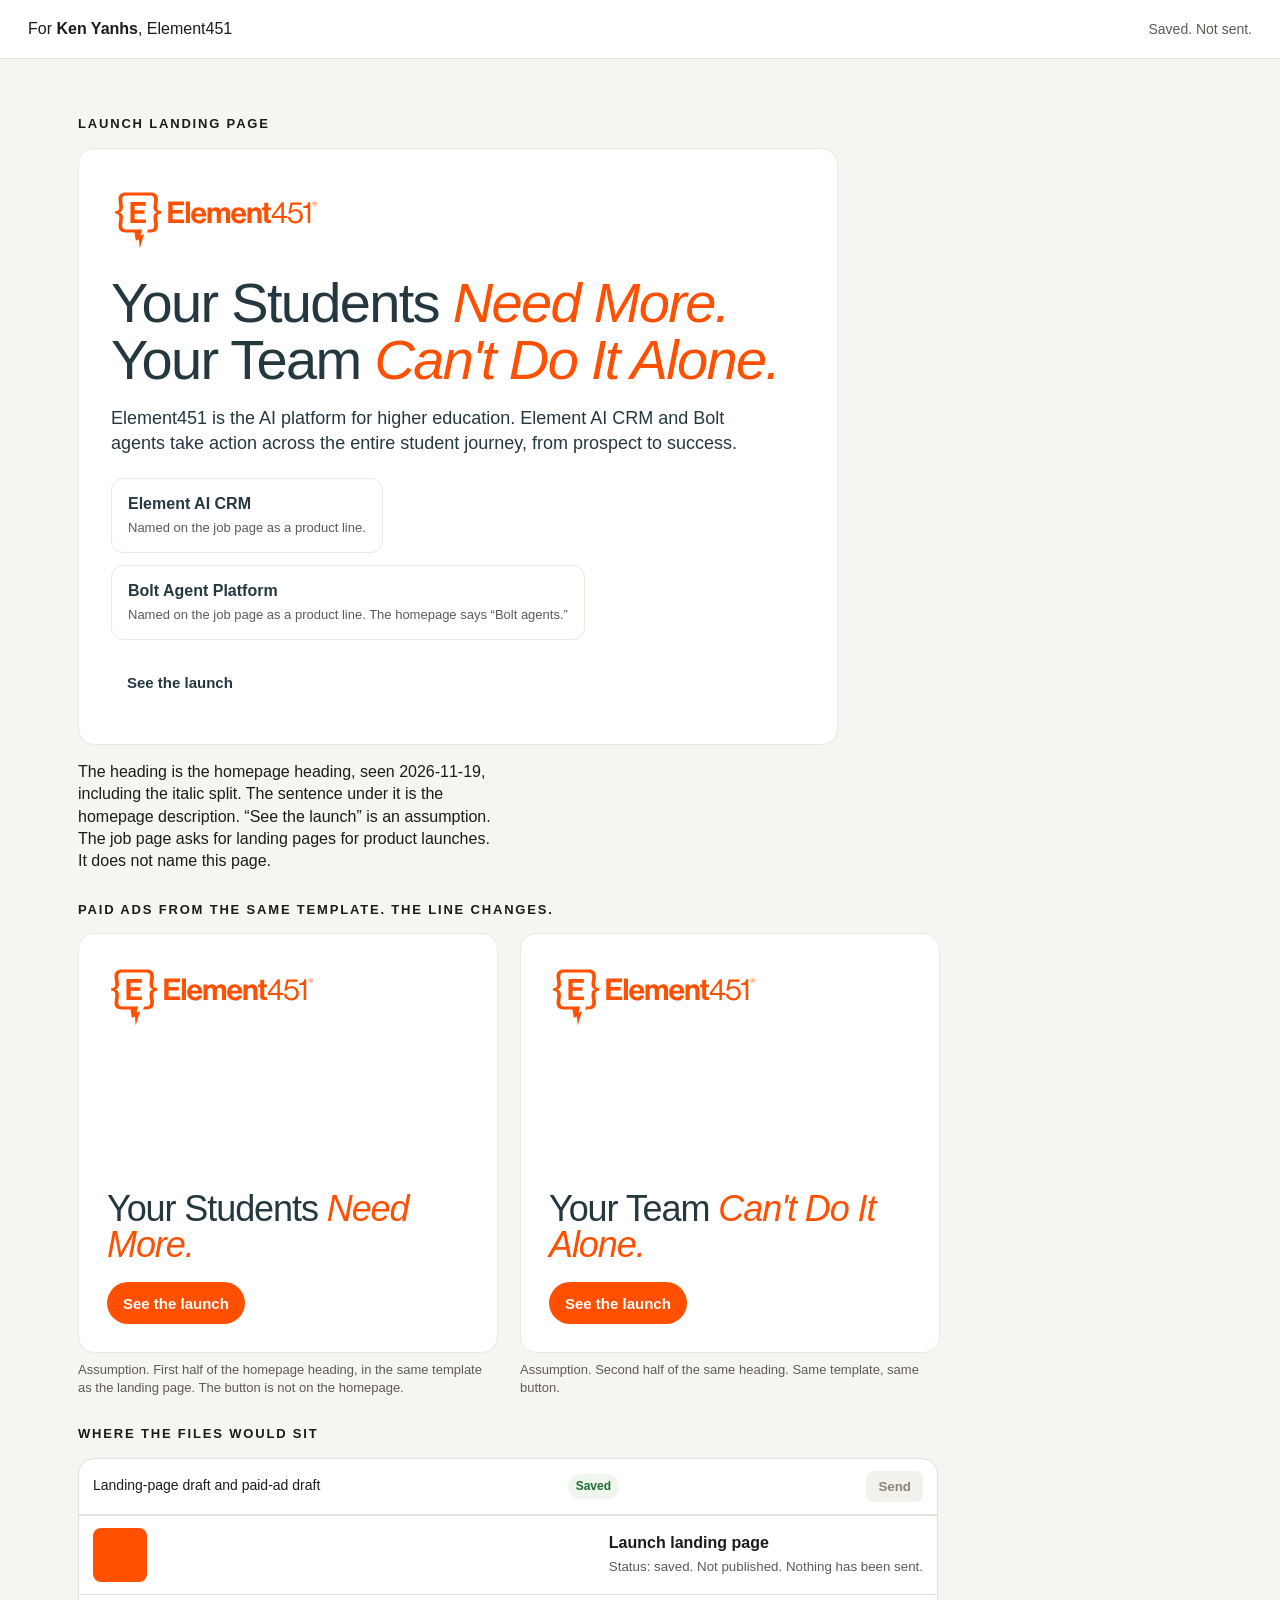
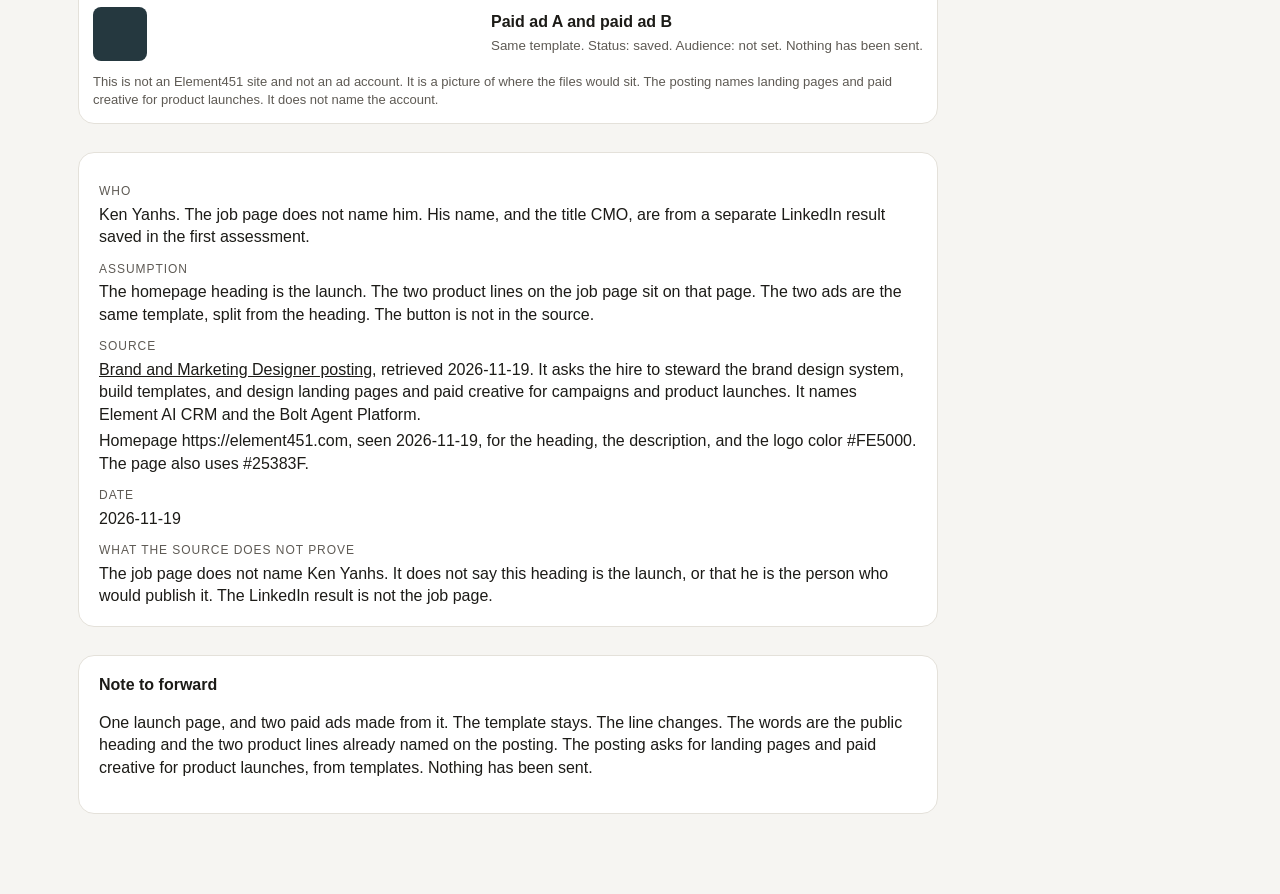
==== ken/index.html @ fc912aba "Add Ken Yanhs's Element451 room." ====
<!DOCTYPE html>
<html lang="en">
<head>
  <meta charset="utf-8">
  <meta name="viewport" content="width=device-width, initial-scale=1">
  <title>For Ken Yanhs, Element451</title>
  <link rel="stylesheet" href="../room.css">
</head>
<body>
  <header class="bar">
    <div>For <b>Ken Yanhs</b>, Element451</div>
    <span>Saved. Not sent.</span>
  </header>
  <main class="wrap">
    <h1>Launch landing page</h1>
    <article class="page" id="landing">
      <img class="logo wide" src="../assets/element451-logo.svg" alt="Element451">
      <h2>Your Students <em>Need More.</em><br>Your Team <em>Can't Do It Alone.</em></h2>
      <p class="sub">Element451 is the AI platform for higher education. Element AI CRM and Bolt agents take action across the entire student journey, from prospect to success.</p>
      <div class="products">
        <div><strong>Element AI CRM</strong><span>Named on the job page as a product line.</span></div>
        <div><strong>Bolt Agent Platform</strong><span>Named on the job page as a product line. The homepage says “Bolt agents.”</span></div>
      </div>
      <span class="btn">See the launch</span>
    </article>
    <p class="slot" style="max-width:760px">The heading is the homepage heading, seen 2026-11-19, including the italic split. The sentence under it is the homepage description. “See the launch” is an assumption. The job page asks for landing pages for product launches. It does not name this page.</p>

    <h1>Paid ads from the same template. The line changes.</h1>
    <div class="row">
      <div class="slot">
        <article class="ad e451" id="ad-a">
          <img class="logo wide" src="../assets/element451-logo.svg" alt="Element451">
          <h2>Your Students <em>Need More.</em></h2>
          <span class="btn">See the launch</span>
        </article>
        <p>Assumption. First half of the homepage heading, in the same template as the landing page. The button is not on the homepage.</p>
      </div>
      <div class="slot">
        <article class="ad e451" id="ad-b">
          <img class="logo wide" src="../assets/element451-logo.svg" alt="Element451">
          <h2>Your Team <em>Can't Do It Alone.</em></h2>
          <span class="btn">See the launch</span>
        </article>
        <p>Assumption. Second half of the same heading. Same template, same button.</p>
      </div>
    </div>

    <h1>Where the files would sit</h1>
    <section class="desk" id="draft">
      <div class="desk-bar">
        <span>Landing-page draft and paid-ad draft</span>
        <span class="pill">Saved</span>
        <button class="send" disabled>Send</button>
      </div>
      <div class="draft">
        <div class="thumb" style="background:#fe5000"></div>
        <div><b>Launch landing page</b><small>Status: saved. Not published. Nothing has been sent.</small></div>
      </div>
      <div class="draft">
        <div class="thumb" style="background:#25383f"></div>
        <div><b>Paid ad A and paid ad B</b><small>Same template. Status: saved. Audience: not set. Nothing has been sent.</small></div>
      </div>
      <p style="margin:0;padding:0 14px 14px;color:#5e5a54;font-size:13px">This is not an Element451 site and not an ad account. It is a picture of where the files would sit. The posting names landing pages and paid creative for product launches. It does not name the account.</p>
    </section>

    <dl class="meta">
      <dt>Who</dt>
      <dd>Ken Yanhs. The job page does not name him. His name, and the title CMO, are from a separate LinkedIn result saved in the first assessment.</dd>
      <dt>Assumption</dt>
      <dd>The homepage heading is the launch. The two product lines on the job page sit on that page. The two ads are the same template, split from the heading. The button is not in the source.</dd>
      <dt>Source</dt>
      <dd><a href="https://jobs.ashbyhq.com/element451/5a7f61e6-46db-4145-a9f9-cdd575f1af5f">Brand and Marketing Designer posting</a>, retrieved 2026-11-19. It asks the hire to steward the brand design system, build templates, and design landing pages and paid creative for campaigns and product launches. It names Element AI CRM and the Bolt Agent Platform.</dd>
      <dd>Homepage https://element451.com, seen 2026-11-19, for the heading, the description, and the logo color #FE5000. The page also uses #25383F.</dd>
      <dt>Date</dt>
      <dd>2026-11-19</dd>
      <dt>What the source does not prove</dt>
      <dd>The job page does not name Ken Yanhs. It does not say this heading is the launch, or that he is the person who would publish it. The LinkedIn result is not the job page.</dd>
    </dl>

    <section class="forward">
      <h2>Note to forward</h2>
      <p>One launch page, and two paid ads made from it. The template stays. The line changes. The words are the public heading and the two product lines already named on the posting. The posting asks for landing pages and paid creative for product launches, from templates. Nothing has been sent.</p>
    </section>
  </main>
</body>
</html>
---- room.css ----
:root {
  color-scheme: light;
  --ink: #1c1b17;
  --paper: #f6f5f2;
  --line: #e4e1da;
  --muted: #5e5a54;
}
* { box-sizing: border-box; }
html, body { margin: 0; padding: 0; }
body {
  font-family: "Avenir Next", "Segoe UI", sans-serif;
  background: var(--paper);
  color: var(--ink);
  line-height: 1.4;
}
a { color: inherit; }
.bar {
  display: flex;
  justify-content: space-between;
  gap: 16px;
  align-items: baseline;
  padding: 18px 28px;
  border-bottom: 1px solid var(--line);
  background: #fff;
  position: sticky;
  top: 0;
  z-index: 2;
}
.bar b { font-weight: 600; }
.bar span { color: var(--muted); font-size: 14px; }
.wrap { max-width: 1180px; margin: 0 auto; padding: 28px 28px 80px; }
h1 {
  font-size: 13px;
  letter-spacing: 0.14em;
  text-transform: uppercase;
  font-weight: 600;
  margin: 28px 0 14px;
}
.row { display: flex; flex-wrap: wrap; gap: 22px; align-items: flex-start; }
.slot { width: min(100%, 420px); }
.slot p, .note p { margin: 8px 0 0; color: var(--muted); font-size: 13px; }
.ad, .mail, .page, .desk {
  border-radius: 16px;
  overflow: hidden;
}
.ad {
  aspect-ratio: 1;
  padding: 28px;
  display: flex;
  flex-direction: column;
  position: relative;
}
.ad h2 {
  margin: auto 0 18px;
  font-size: 40px;
  line-height: 1.02;
  letter-spacing: -0.03em;
  font-weight: 560;
}
.btn {
  display: inline-flex;
  align-items: center;
  align-self: flex-start;
  min-height: 42px;
  padding: 0 16px;
  border-radius: 999px;
  font-size: 15px;
  font-weight: 600;
  border: 0;
}
.mark { font-weight: 650; letter-spacing: -0.03em; font-size: 18px; }
.pplx { background: #15171b; color: #fff; font-family: ui-sans-serif, system-ui, sans-serif; }
.pplx .btn { background: #016a71; color: #fff; }
.ramp {
  background: #f4f2f0;
  color: #1c1b17;
  border: 1px solid #e7e3dc;
}
.ramp .btn { background: #1c1b17; color: #fff; }
.ramp h2 { font-weight: 560; font-size: 34px; }
.card-art { width: 168px; height: 104px; margin-top: 18px; }
.e451 { background: #fff; color: #25383f; border: 1px solid #ece7df; }
.e451 h2 { font-weight: 300; font-size: 36px; }
.e451 h2 em { font-style: italic; color: #fe5000; font-weight: 300; }
.e451 .btn { background: #fe5000; color: #fff; }
.logo { height: 22px; width: auto; display: block; }
.logo.wide { width: 210px; height: auto; }
.mail {
  width: min(100%, 420px);
  background: #fff;
  border: 1px solid var(--line);
  color: #15171b;
}
.mail header, .mail footer {
  background: #15171b;
  color: #fff;
  padding: 16px 20px;
  font-size: 14px;
}
.mail .body { padding: 22px 20px 26px; }
.mail h2 { margin: 0 0 16px; font-size: 28px; letter-spacing: -0.03em; line-height: 1.1; }
.mail footer { color: #c8c8c8; font-size: 12px; }
.page {
  background: #fff;
  border: 1px solid #ece7df;
  color: #25383f;
  padding: 36px 32px 40px;
  width: min(100%, 760px);
}
.page h2 {
  font-weight: 300;
  font-size: clamp(36px, 5vw, 56px);
  line-height: 1.02;
  letter-spacing: -0.03em;
  margin: 22px 0 12px;
}
.page h2 em { color: #fe5000; font-style: italic; }
.page .sub { font-size: 18px; max-width: 36em; }
.products { display: flex; gap: 12px; margin: 22px 0; flex-wrap: wrap; }
.products div {
  border: 1px solid #ece7df;
  border-radius: 12px;
  padding: 14px 16px;
  min-width: 180px;
}
.products strong { display: block; }
.products span { color: #5e5a54; font-size: 13px; }
.desk {
  background: #fff;
  border: 1px solid var(--line);
  width: min(100%, 860px);
  margin-top: 8px;
}
.desk-bar, .draft {
  display: flex;
  justify-content: space-between;
  gap: 12px;
  align-items: center;
  padding: 12px 14px;
}
.desk-bar { border-bottom: 1px solid var(--line); font-size: 14px; }
.draft { border-top: 1px solid var(--line); }
.draft:first-of-type { border-top: 0; }
.draft b { display: block; }
.draft small { color: var(--muted); }
.pill {
  border-radius: 999px;
  padding: 4px 8px;
  background: #eef6ee;
  color: #1d6b32;
  font-size: 12px;
  font-weight: 650;
}
button.send {
  background: #f3f1ec;
  color: #8a847b;
  border: 0;
  border-radius: 8px;
  padding: 8px 12px;
  font-weight: 650;
}
.thumb {
  width: 54px;
  height: 54px;
  border-radius: 8px;
  flex: none;
}
.meta, .forward {
  margin-top: 28px;
  background: #fff;
  border: 1px solid var(--line);
  border-radius: 16px;
  padding: 18px 20px;
  max-width: 860px;
}
.meta dt { font-size: 12px; letter-spacing: 0.08em; text-transform: uppercase; color: var(--muted); margin-top: 12px; }
.meta dd { margin: 4px 0 0; }
.forward h2 { margin: 0 0 8px; font-size: 16px; letter-spacing: 0; text-transform: none; }
@media (max-width: 720px) {
  .bar, .wrap { padding-left: 16px; padding-right: 16px; }
  .ad h2 { font-size: 32px; }
}
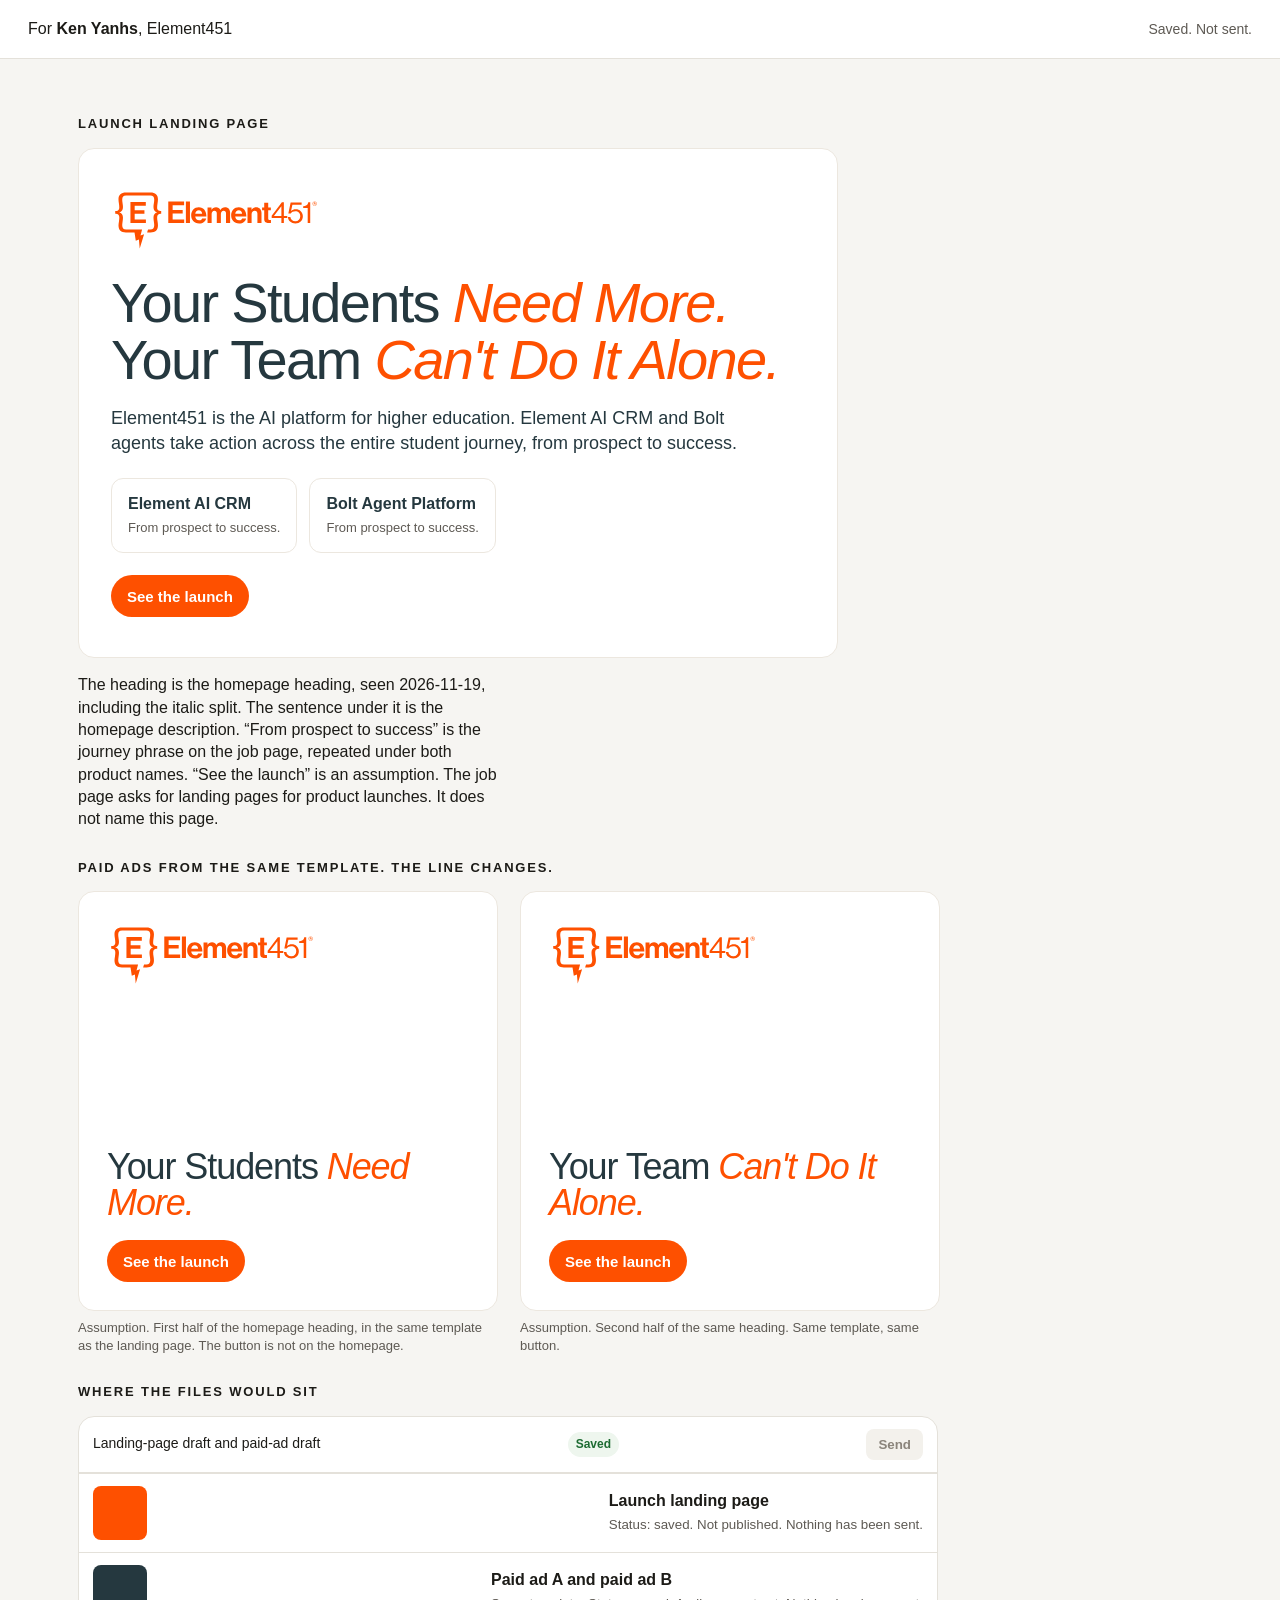
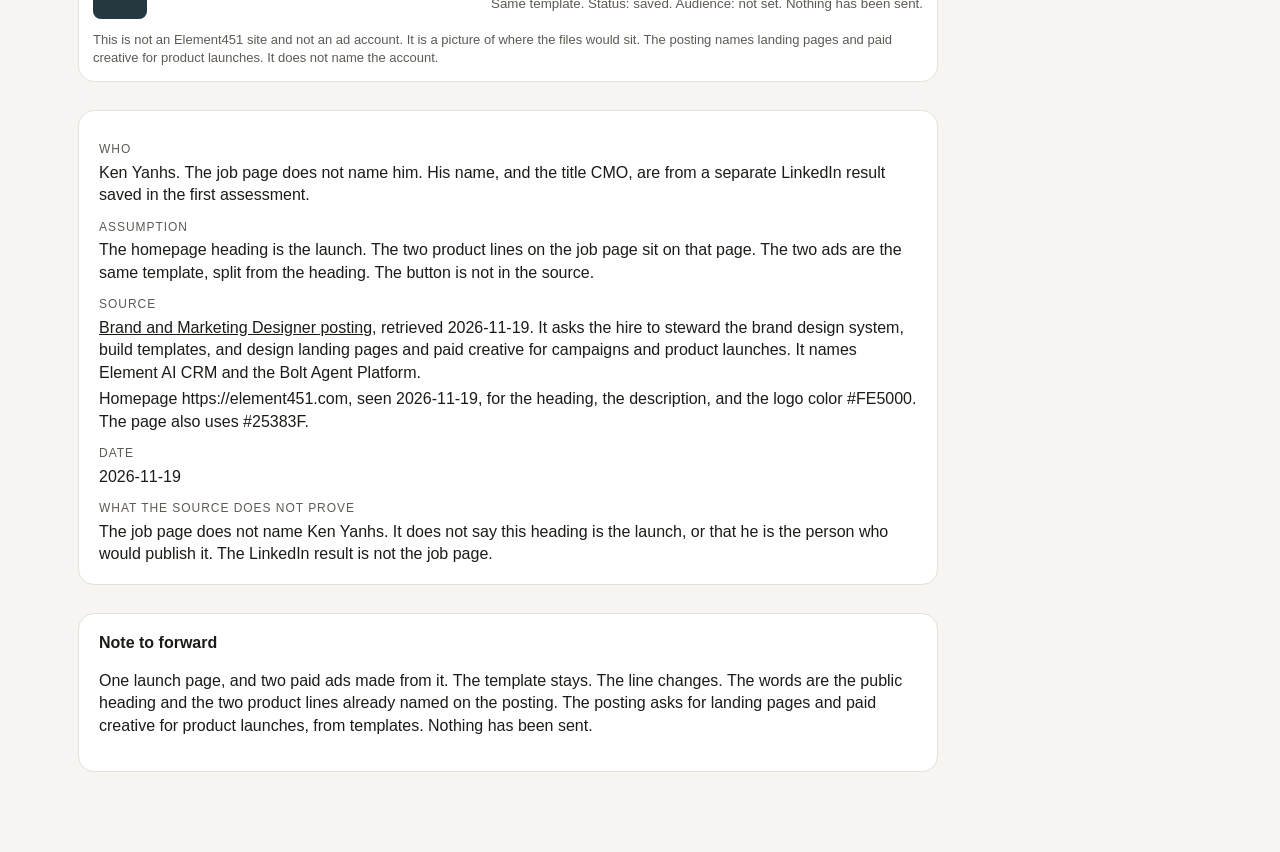
==== commit 34546758: "Give the Element451 launch page the same button as the ads." ====
--- a/ken/index.html
+++ b/ken/index.html
@@ -18,12 +18,12 @@
       <h2>Your Students <em>Need More.</em><br>Your Team <em>Can't Do It Alone.</em></h2>
       <p class="sub">Element451 is the AI platform for higher education. Element AI CRM and Bolt agents take action across the entire student journey, from prospect to success.</p>
       <div class="products">
-        <div><strong>Element AI CRM</strong><span>Named on the job page as a product line.</span></div>
-        <div><strong>Bolt Agent Platform</strong><span>Named on the job page as a product line. The homepage says “Bolt agents.”</span></div>
+        <div><strong>Element AI CRM</strong><span>From prospect to success.</span></div>
+        <div><strong>Bolt Agent Platform</strong><span>From prospect to success.</span></div>
       </div>
       <span class="btn">See the launch</span>
     </article>
-    <p class="slot" style="max-width:760px">The heading is the homepage heading, seen 2026-11-19, including the italic split. The sentence under it is the homepage description. “See the launch” is an assumption. The job page asks for landing pages for product launches. It does not name this page.</p>
+    <p class="slot" style="max-width:760px">The heading is the homepage heading, seen 2026-11-19, including the italic split. The sentence under it is the homepage description. “From prospect to success” is the journey phrase on the job page, repeated under both product names. “See the launch” is an assumption. The job page asks for landing pages for product launches. It does not name this page.</p>
 
     <h1>Paid ads from the same template. The line changes.</h1>
     <div class="row">
--- a/room.css
+++ b/room.css
@@ -82,7 +82,7 @@
 .e451 { background: #fff; color: #25383f; border: 1px solid #ece7df; }
 .e451 h2 { font-weight: 300; font-size: 36px; }
 .e451 h2 em { font-style: italic; color: #fe5000; font-weight: 300; }
-.e451 .btn { background: #fe5000; color: #fff; }
+.e451 .btn, .page .btn { background: #fe5000; color: #fff; }
 .logo { height: 22px; width: auto; display: block; }
 .logo.wide { width: 210px; height: auto; }
 .mail {
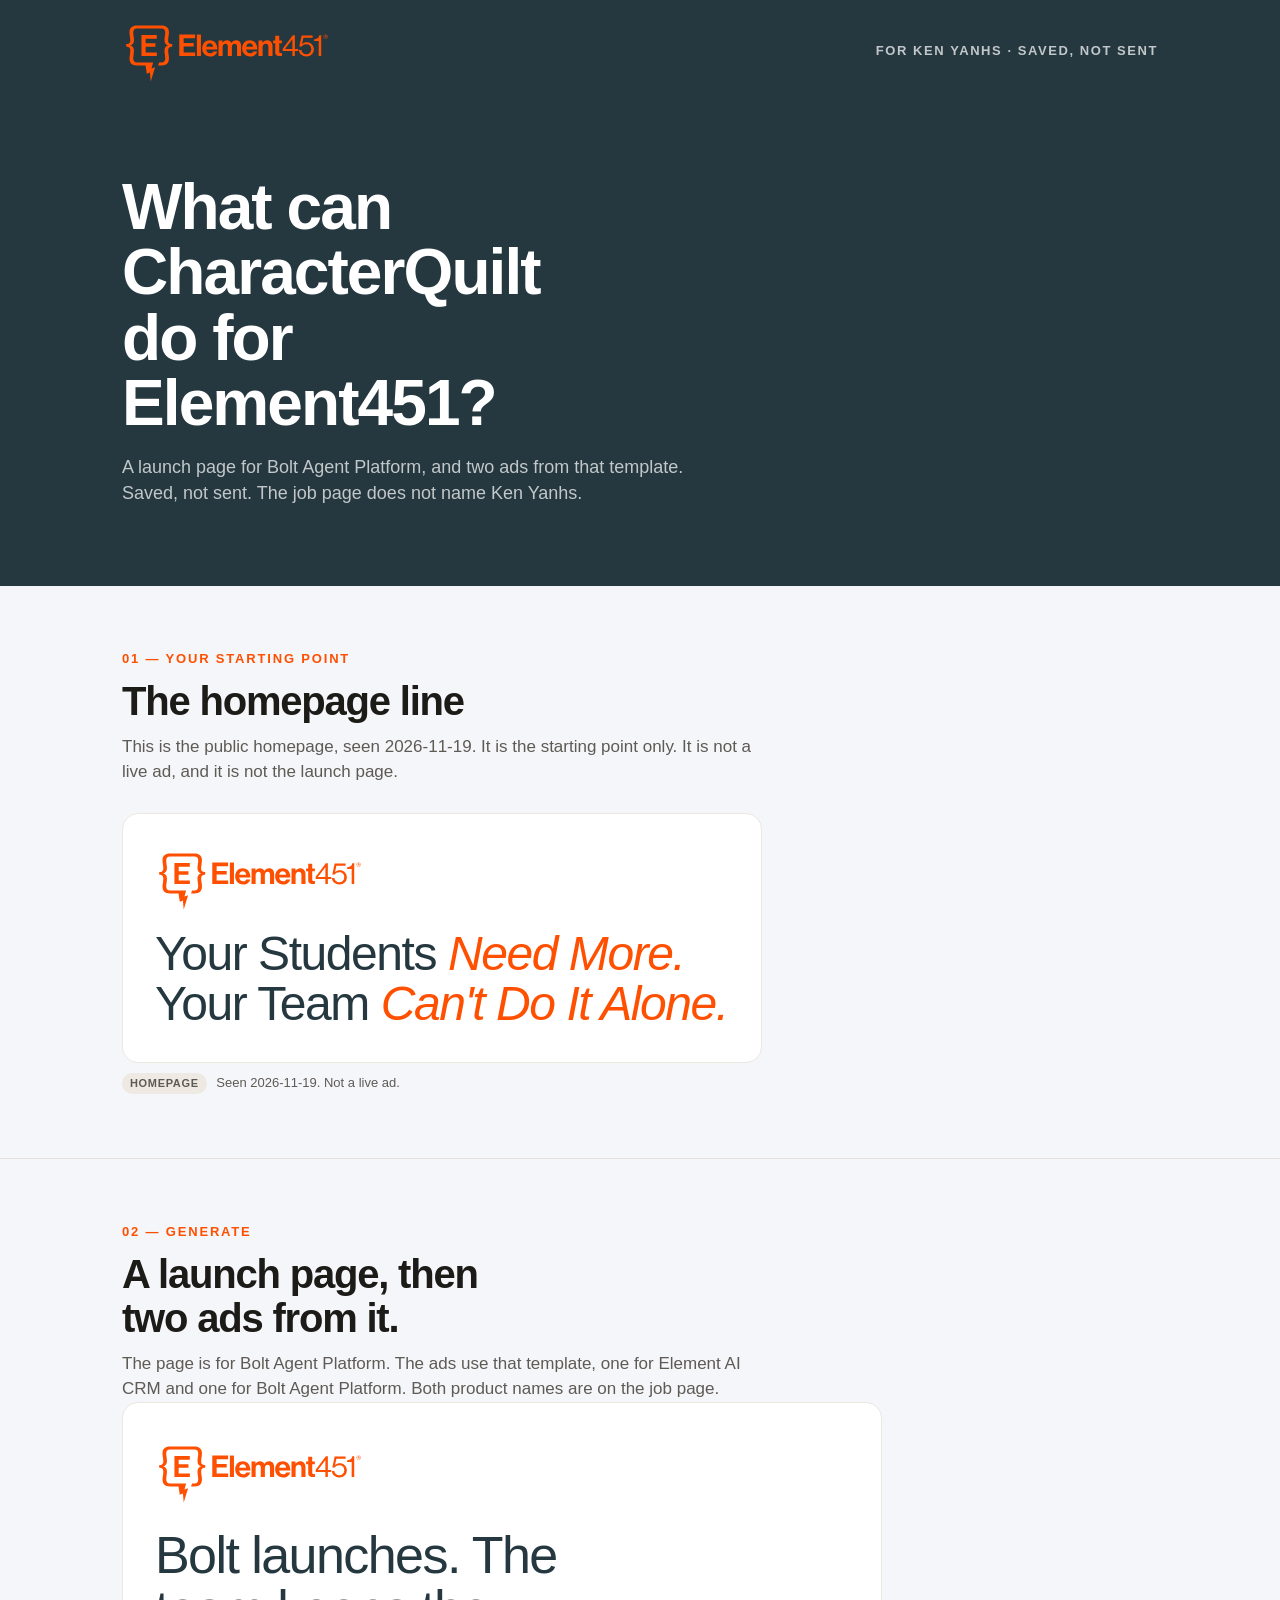
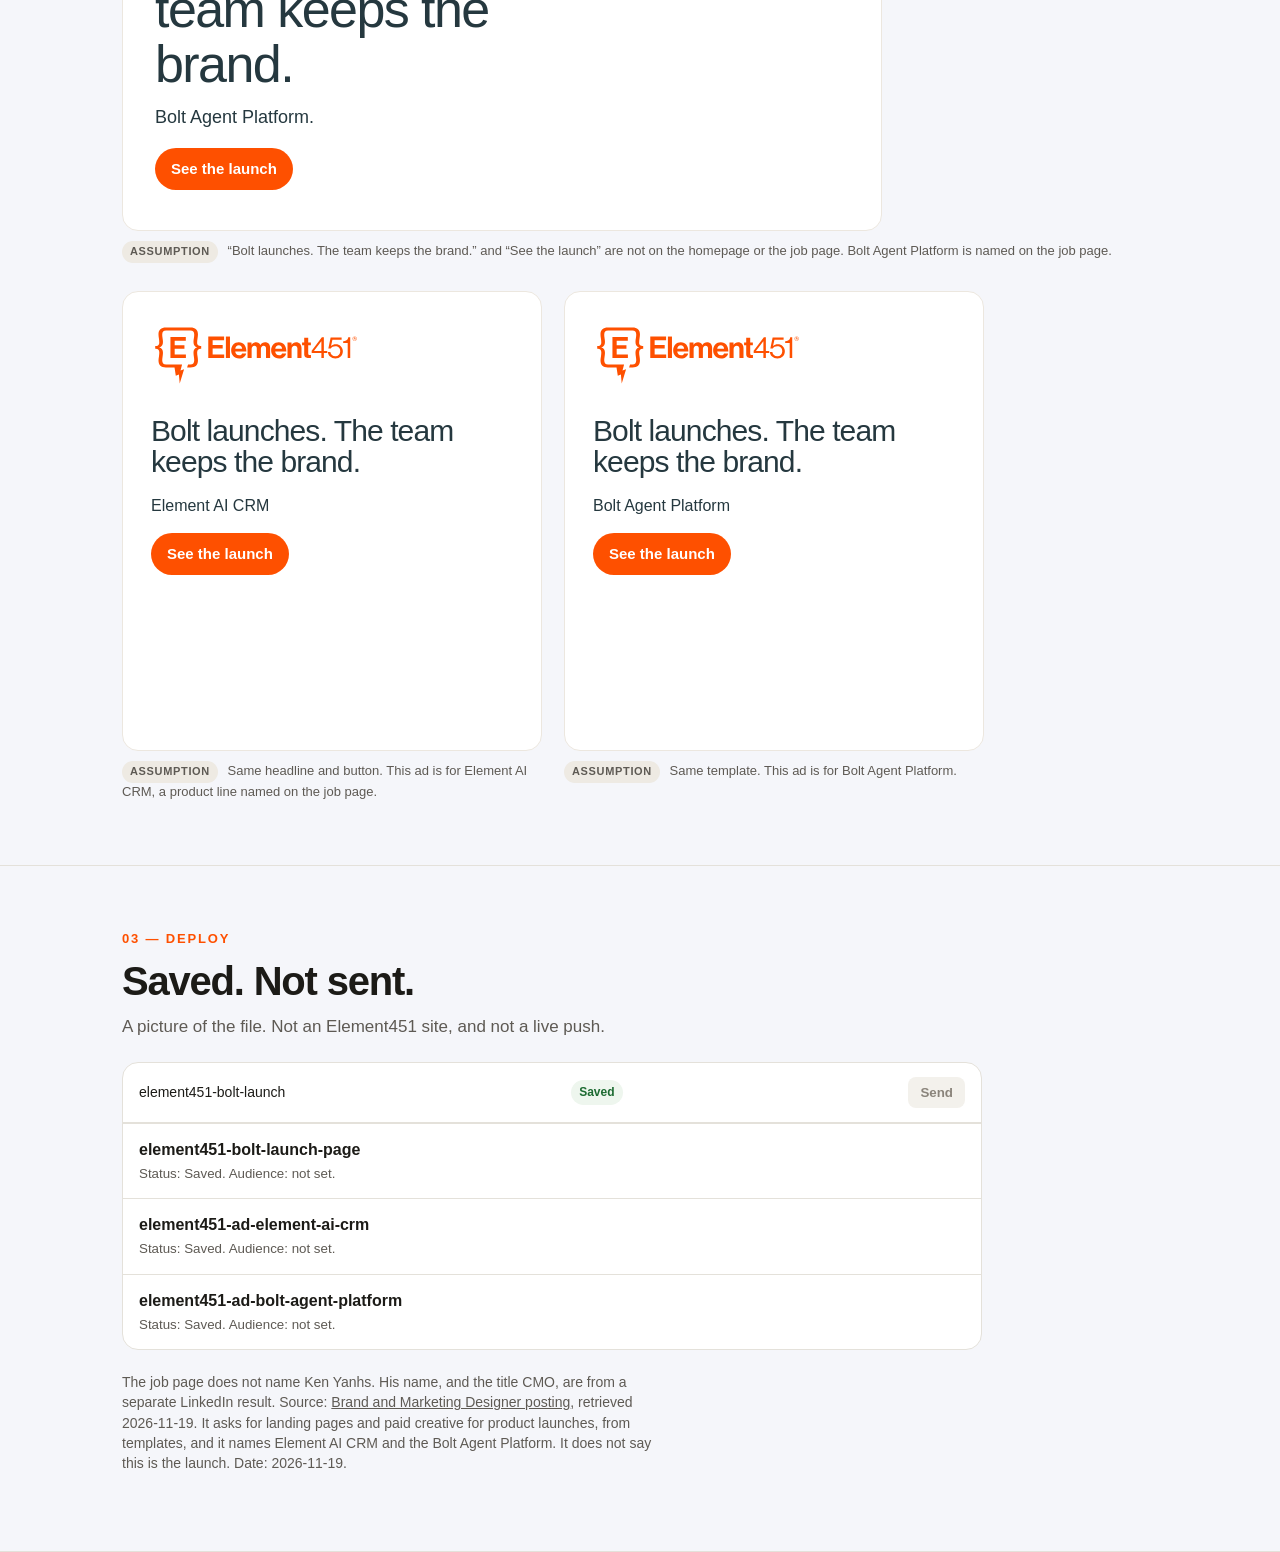
==== commit 03257bed: "Rebuild the three rooms from the homepage line to a saved draft." ====
--- a/ken/index.html
+++ b/ken/index.html
@@ -3,84 +3,105 @@
 <head>
   <meta charset="utf-8">
   <meta name="viewport" content="width=device-width, initial-scale=1">
-  <title>For Ken Yanhs, Element451</title>
+  <title>What can CharacterQuilt do for Element451?</title>
   <link rel="stylesheet" href="../room.css">
 </head>
-<body>
-  <header class="bar">
-    <div>For <b>Ken Yanhs</b>, Element451</div>
-    <span>Saved. Not sent.</span>
+<body class="ken">
+  <div class="topbar">
+    <div class="wrap">
+      <img class="logo wide" src="../assets/element451-logo.svg" alt="Element451">
+      <span class="tag">For Ken Yanhs · Saved, not sent</span>
+    </div>
+  </div>
+  <header class="hero">
+    <div class="wrap">
+      <h1>What can CharacterQuilt do for Element451?</h1>
+      <p>A launch page for Bolt Agent Platform, and two ads from that template. Saved, not sent. The job page does not name Ken Yanhs.</p>
+    </div>
   </header>
-  <main class="wrap">
-    <h1>Launch landing page</h1>
-    <article class="page" id="landing">
-      <img class="logo wide" src="../assets/element451-logo.svg" alt="Element451">
-      <h2>Your Students <em>Need More.</em><br>Your Team <em>Can't Do It Alone.</em></h2>
-      <p class="sub">Element451 is the AI platform for higher education. Element AI CRM and Bolt agents take action across the entire student journey, from prospect to success.</p>
-      <div class="products">
-        <div><strong>Element AI CRM</strong><span>From prospect to success.</span></div>
-        <div><strong>Bolt Agent Platform</strong><span>From prospect to success.</span></div>
+
+  <section>
+    <div class="wrap">
+      <div class="step">01 — Your starting point</div>
+      <h2>The homepage line</h2>
+      <p class="lead">This is the public homepage, seen 2026-11-19. It is the starting point only. It is not a live ad, and it is not the launch page.</p>
+      <div class="grid">
+        <article class="home-head">
+          <img class="logo wide" src="../assets/element451-logo.svg" alt="Element451">
+          <h3>Your Students <em>Need More.</em><br>Your Team <em>Can't Do It Alone.</em></h3>
+        </article>
       </div>
-      <span class="btn">See the launch</span>
-    </article>
-    <p class="slot" style="max-width:760px">The heading is the homepage heading, seen 2026-11-19, including the italic split. The sentence under it is the homepage description. “From prospect to success” is the journey phrase on the job page, repeated under both product names. “See the launch” is an assumption. The job page asks for landing pages for product launches. It does not name this page.</p>
+      <p class="cap"><span class="pill">Homepage</span> Seen 2026-11-19. Not a live ad.</p>
+    </div>
+  </section>
 
-    <h1>Paid ads from the same template. The line changes.</h1>
-    <div class="row">
-      <div class="slot">
-        <article class="ad e451" id="ad-a">
-          <img class="logo wide" src="../assets/element451-logo.svg" alt="Element451">
-          <h2>Your Students <em>Need More.</em></h2>
-          <span class="btn">See the launch</span>
-        </article>
-        <p>Assumption. First half of the homepage heading, in the same template as the landing page. The button is not on the homepage.</p>
-      </div>
-      <div class="slot">
-        <article class="ad e451" id="ad-b">
-          <img class="logo wide" src="../assets/element451-logo.svg" alt="Element451">
-          <h2>Your Team <em>Can't Do It Alone.</em></h2>
-          <span class="btn">See the launch</span>
-        </article>
-        <p>Assumption. Second half of the same heading. Same template, same button.</p>
+  <section>
+    <div class="wrap">
+      <div class="step">02 — Generate</div>
+      <h2>A launch page, then two ads from it.</h2>
+      <p class="lead">The page is for Bolt Agent Platform. The ads use that template, one for Element AI CRM and one for Bolt Agent Platform. Both product names are on the job page.</p>
+      <article class="page" id="landing">
+        <img class="logo wide" src="../assets/element451-logo.svg" alt="Element451">
+        <h3>Bolt launches. The team keeps the brand.</h3>
+        <p class="sub">Bolt Agent Platform.</p>
+        <span class="btn">See the launch</span>
+      </article>
+      <p class="cap"><span class="pill">Assumption</span> “Bolt launches. The team keeps the brand.” and “See the launch” are not on the homepage or the job page. Bolt Agent Platform is named on the job page.</p>
+      <div class="grid">
+        <div class="slot">
+          <article class="ad e451" id="ad-crm">
+            <img class="logo wide" src="../assets/element451-logo.svg" alt="Element451">
+            <h3>Bolt launches. The team keeps the brand.</h3>
+            <p class="sub" style="margin:0 0 16px">Element AI CRM</p>
+            <span class="btn">See the launch</span>
+          </article>
+          <p class="cap"><span class="pill">Assumption</span> Same headline and button. This ad is for Element AI CRM, a product line named on the job page.</p>
+        </div>
+        <div class="slot">
+          <article class="ad e451" id="ad-bolt">
+            <img class="logo wide" src="../assets/element451-logo.svg" alt="Element451">
+            <h3>Bolt launches. The team keeps the brand.</h3>
+            <p class="sub" style="margin:0 0 16px">Bolt Agent Platform</p>
+            <span class="btn">See the launch</span>
+          </article>
+          <p class="cap"><span class="pill">Assumption</span> Same template. This ad is for Bolt Agent Platform.</p>
+        </div>
       </div>
     </div>
+  </section>
 
-    <h1>Where the files would sit</h1>
-    <section class="desk" id="draft">
-      <div class="desk-bar">
-        <span>Landing-page draft and paid-ad draft</span>
-        <span class="pill">Saved</span>
-        <button class="send" disabled>Send</button>
+  <section>
+    <div class="wrap">
+      <div class="step">03 — Deploy</div>
+      <h2>Saved. Not sent.</h2>
+      <p class="lead">A picture of the file. Not an Element451 site, and not a live push.</p>
+      <div class="desk" id="draft">
+        <div class="desk-bar">
+          <span>element451-bolt-launch</span>
+          <span class="saved">Saved</span>
+          <button class="send" disabled>Send</button>
+        </div>
+        <div class="draft">
+          <div>
+            <b>element451-bolt-launch-page</b>
+            <small>Status: Saved. Audience: not set.</small>
+          </div>
+        </div>
+        <div class="draft">
+          <div>
+            <b>element451-ad-element-ai-crm</b>
+            <small>Status: Saved. Audience: not set.</small>
+          </div>
+        </div>
+        <div class="draft">
+          <div>
+            <b>element451-ad-bolt-agent-platform</b>
+            <small>Status: Saved. Audience: not set.</small>
+          </div>
+        </div>
       </div>
-      <div class="draft">
-        <div class="thumb" style="background:#fe5000"></div>
-        <div><b>Launch landing page</b><small>Status: saved. Not published. Nothing has been sent.</small></div>
-      </div>
-      <div class="draft">
-        <div class="thumb" style="background:#25383f"></div>
-        <div><b>Paid ad A and paid ad B</b><small>Same template. Status: saved. Audience: not set. Nothing has been sent.</small></div>
-      </div>
-      <p style="margin:0;padding:0 14px 14px;color:#5e5a54;font-size:13px">This is not an Element451 site and not an ad account. It is a picture of where the files would sit. The posting names landing pages and paid creative for product launches. It does not name the account.</p>
-    </section>
-
-    <dl class="meta">
-      <dt>Who</dt>
-      <dd>Ken Yanhs. The job page does not name him. His name, and the title CMO, are from a separate LinkedIn result saved in the first assessment.</dd>
-      <dt>Assumption</dt>
-      <dd>The homepage heading is the launch. The two product lines on the job page sit on that page. The two ads are the same template, split from the heading. The button is not in the source.</dd>
-      <dt>Source</dt>
-      <dd><a href="https://jobs.ashbyhq.com/element451/5a7f61e6-46db-4145-a9f9-cdd575f1af5f">Brand and Marketing Designer posting</a>, retrieved 2026-11-19. It asks the hire to steward the brand design system, build templates, and design landing pages and paid creative for campaigns and product launches. It names Element AI CRM and the Bolt Agent Platform.</dd>
-      <dd>Homepage https://element451.com, seen 2026-11-19, for the heading, the description, and the logo color #FE5000. The page also uses #25383F.</dd>
-      <dt>Date</dt>
-      <dd>2026-11-19</dd>
-      <dt>What the source does not prove</dt>
-      <dd>The job page does not name Ken Yanhs. It does not say this heading is the launch, or that he is the person who would publish it. The LinkedIn result is not the job page.</dd>
-    </dl>
-
-    <section class="forward">
-      <h2>Note to forward</h2>
-      <p>One launch page, and two paid ads made from it. The template stays. The line changes. The words are the public heading and the two product lines already named on the posting. The posting asks for landing pages and paid creative for product launches, from templates. Nothing has been sent.</p>
-    </section>
-  </main>
+      <p class="meta">The job page does not name Ken Yanhs. His name, and the title CMO, are from a separate LinkedIn result. Source: <a href="https://jobs.ashbyhq.com/element451/5a7f61e6-46db-4145-a9f9-cdd575f1af5f">Brand and Marketing Designer posting</a>, retrieved 2026-11-19. It asks for landing pages and paid creative for product launches, from templates, and it names Element AI CRM and the Bolt Agent Platform. It does not say this is the launch. Date: 2026-11-19.</p>
+    </div>
+  </section>
 </body>
 </html>
--- a/room.css
+++ b/room.css
@@ -1,59 +1,56 @@
 :root {
-  color-scheme: light;
   --ink: #1c1b17;
-  --paper: #f6f5f2;
+  --muted: #5e5a54;
   --line: #e4e1da;
-  --muted: #5e5a54;
+  --bg: #f5f6fa;
+  --paper: #ffffff;
 }
 * { box-sizing: border-box; }
-html, body { margin: 0; padding: 0; }
+html { scroll-behavior: smooth; }
 body {
+  margin: 0;
   font-family: "Avenir Next", "Segoe UI", sans-serif;
-  background: var(--paper);
   color: var(--ink);
-  line-height: 1.4;
+  background: var(--bg);
+  line-height: 1.45;
 }
 a { color: inherit; }
-.bar {
-  display: flex;
-  justify-content: space-between;
-  gap: 16px;
-  align-items: baseline;
-  padding: 18px 28px;
-  border-bottom: 1px solid var(--line);
-  background: #fff;
-  position: sticky;
-  top: 0;
-  z-index: 2;
-}
-.bar b { font-weight: 600; }
-.bar span { color: var(--muted); font-size: 14px; }
-.wrap { max-width: 1180px; margin: 0 auto; padding: 28px 28px 80px; }
-h1 {
-  font-size: 13px;
-  letter-spacing: 0.14em;
+.wrap { max-width: 1100px; margin: 0 auto; padding: 0 32px; }
+.topbar { padding: 18px 0; position: sticky; top: 0; z-index: 2; }
+.topbar .wrap { display: flex; justify-content: space-between; align-items: center; gap: 16px; }
+.tag { font-size: 13px; letter-spacing: 0.12em; text-transform: uppercase; font-weight: 650; }
+.hero { padding: 72px 0 80px; }
+.hero h1 { font-size: clamp(40px, 6vw, 64px); line-height: 1.02; letter-spacing: -0.03em; margin: 0; max-width: 14ch; }
+.hero p { font-size: 18px; max-width: 62ch; margin: 18px 0 0; }
+section { padding: 64px 0; border-bottom: 1px solid var(--line); background: var(--bg); }
+.step { font-size: 13px; font-weight: 700; letter-spacing: 0.14em; text-transform: uppercase; margin-bottom: 10px; }
+section h2 { font-size: clamp(28px, 4vw, 40px); line-height: 1.1; letter-spacing: -0.03em; margin: 0; max-width: 18ch; }
+.lead { color: var(--muted); font-size: 17px; max-width: 68ch; margin: 12px 0 0; }
+.grid { display: flex; flex-wrap: wrap; gap: 22px; margin-top: 28px; align-items: flex-start; }
+.slot { width: min(100%, 420px); }
+.cap { margin: 10px 0 0; color: var(--muted); font-size: 13px; }
+.pill {
+  display: inline-block;
+  font-size: 11px;
+  font-weight: 750;
+  letter-spacing: 0.06em;
   text-transform: uppercase;
-  font-weight: 600;
-  margin: 28px 0 14px;
-}
-.row { display: flex; flex-wrap: wrap; gap: 22px; align-items: flex-start; }
-.slot { width: min(100%, 420px); }
-.slot p, .note p { margin: 8px 0 0; color: var(--muted); font-size: 13px; }
-.ad, .mail, .page, .desk {
-  border-radius: 16px;
-  overflow: hidden;
+  border-radius: 999px;
+  padding: 3px 8px;
+  margin-right: 6px;
+  background: #eeeae3;
 }
 .ad {
   aspect-ratio: 1;
+  border-radius: 16px;
   padding: 28px;
   display: flex;
   flex-direction: column;
-  position: relative;
 }
-.ad h2 {
-  margin: auto 0 18px;
-  font-size: 40px;
-  line-height: 1.02;
+.ad h3, .mail h3, .page h3 {
+  margin: auto 0 16px;
+  font-size: 36px;
+  line-height: 1.05;
   letter-spacing: -0.03em;
   font-weight: 560;
 }
@@ -65,118 +62,65 @@
   padding: 0 16px;
   border-radius: 999px;
   font-size: 15px;
-  font-weight: 600;
-  border: 0;
+  font-weight: 650;
 }
-.mark { font-weight: 650; letter-spacing: -0.03em; font-size: 18px; }
-.pplx { background: #15171b; color: #fff; font-family: ui-sans-serif, system-ui, sans-serif; }
-.pplx .btn { background: #016a71; color: #fff; }
-.ramp {
-  background: #f4f2f0;
-  color: #1c1b17;
-  border: 1px solid #e7e3dc;
-}
-.ramp .btn { background: #1c1b17; color: #fff; }
-.ramp h2 { font-weight: 560; font-size: 34px; }
-.card-art { width: 168px; height: 104px; margin-top: 18px; }
-.e451 { background: #fff; color: #25383f; border: 1px solid #ece7df; }
-.e451 h2 { font-weight: 300; font-size: 36px; }
-.e451 h2 em { font-style: italic; color: #fe5000; font-weight: 300; }
-.e451 .btn, .page .btn { background: #fe5000; color: #fff; }
+.mark { font-weight: 700; letter-spacing: -0.03em; font-size: 18px; }
 .logo { height: 22px; width: auto; display: block; }
 .logo.wide { width: 210px; height: auto; }
-.mail {
-  width: min(100%, 420px);
-  background: #fff;
-  border: 1px solid var(--line);
-  color: #15171b;
-}
-.mail header, .mail footer {
-  background: #15171b;
-  color: #fff;
-  padding: 16px 20px;
-  font-size: 14px;
-}
+.card-art { width: 168px; height: 104px; margin-top: 18px; }
+.mail { width: min(100%, 420px); background: #fff; border-radius: 16px; overflow: hidden; border: 1px solid var(--line); }
+.mail header, .mail footer { padding: 16px 20px; font-size: 14px; }
 .mail .body { padding: 22px 20px 26px; }
-.mail h2 { margin: 0 0 16px; font-size: 28px; letter-spacing: -0.03em; line-height: 1.1; }
-.mail footer { color: #c8c8c8; font-size: 12px; }
+.mail h3 { margin: 0 0 16px; font-size: 30px; }
 .page {
   background: #fff;
   border: 1px solid #ece7df;
-  color: #25383f;
+  border-radius: 16px;
   padding: 36px 32px 40px;
   width: min(100%, 760px);
+  color: #25383f;
 }
-.page h2 {
-  font-weight: 300;
-  font-size: clamp(36px, 5vw, 56px);
-  line-height: 1.02;
-  letter-spacing: -0.03em;
-  margin: 22px 0 12px;
-}
-.page h2 em { color: #fe5000; font-style: italic; }
-.page .sub { font-size: 18px; max-width: 36em; }
-.products { display: flex; gap: 12px; margin: 22px 0; flex-wrap: wrap; }
-.products div {
-  border: 1px solid #ece7df;
-  border-radius: 12px;
-  padding: 14px 16px;
-  min-width: 180px;
-}
-.products strong { display: block; }
-.products span { color: #5e5a54; font-size: 13px; }
-.desk {
-  background: #fff;
-  border: 1px solid var(--line);
-  width: min(100%, 860px);
-  margin-top: 8px;
-}
-.desk-bar, .draft {
-  display: flex;
-  justify-content: space-between;
-  gap: 12px;
-  align-items: center;
-  padding: 12px 14px;
-}
+.page h3 { margin: 22px 0 12px; font-size: clamp(34px, 5vw, 52px); font-weight: 360; max-width: 16ch; }
+.page .sub { font-size: 18px; max-width: 36em; margin: 0 0 18px; }
+.desk { background: #fff; border: 1px solid var(--line); border-radius: 16px; width: min(100%, 860px); margin-top: 22px; }
+.desk-bar, .draft { display: flex; justify-content: space-between; gap: 12px; align-items: center; padding: 14px 16px; }
 .desk-bar { border-bottom: 1px solid var(--line); font-size: 14px; }
 .draft { border-top: 1px solid var(--line); }
-.draft:first-of-type { border-top: 0; }
 .draft b { display: block; }
 .draft small { color: var(--muted); }
-.pill {
-  border-radius: 999px;
-  padding: 4px 8px;
-  background: #eef6ee;
-  color: #1d6b32;
-  font-size: 12px;
-  font-weight: 650;
+.saved { background: #eef6ee; color: #1d6b32; border-radius: 999px; padding: 4px 8px; font-size: 12px; font-weight: 750; }
+button.send { background: #f3f1ec; color: #8a847b; border: 0; border-radius: 8px; padding: 8px 12px; font-weight: 700; }
+.meta { margin-top: 22px; color: var(--muted); font-size: 14px; max-width: 68ch; }
+.phi .topbar, .phi .hero { background: #15171b; color: #fff; }
+.phi .tag, .phi .hero p { color: rgba(255,255,255,0.72); }
+.phi .step { color: #7dfff8; }
+.pplx { background: #15171b; color: #fff; }
+.pplx .btn, .mail .btn { background: #016a71; color: #fff; }
+.mail header { background: #15171b; color: #fff; }
+.mail footer { background: #15171b; color: #c8c8c8; font-size: 12px; }
+.jon .topbar { background: #f4f2f0; color: #1c1b17; border-bottom: 1px solid #e7e3dc; }
+.jon .hero { background: #1c1b17; color: #fff; }
+.jon .hero p, .jon .tag { color: rgba(255,255,255,0.72); }
+.jon .topbar .tag { color: #5e5a54; }
+.jon .step { color: #1c1b17; }
+.ramp { background: #f4f2f0; color: #1c1b17; border: 1px solid #e7e3dc; }
+.ramp h3 { font-size: 32px; }
+.ramp .btn { background: #1c1b17; color: #fff; }
+.start-line { background: #f4f2f0; border: 1px solid #e7e3dc; border-radius: 16px; padding: 28px; width: min(100%, 520px); }
+.start-line h3 { margin: 14px 0 0; font-size: 40px; letter-spacing: -0.03em; }
+.ken .topbar, .ken .hero { background: #25383f; color: #fff; }
+.ken .tag, .ken .hero p { color: rgba(255,255,255,0.72); }
+.ken .step { color: #fe5000; }
+.e451 { background: #fff; color: #25383f; border: 1px solid #ece7df; aspect-ratio: auto; min-height: 460px; }
+.e451 h3, .page h3 { font-weight: 360; }
+.e451 h3 { margin-top: 28px; font-size: 30px; }
+.e451 h3 em, .page h3 em { font-style: italic; color: #fe5000; }
+.e451 .btn, .page .btn { background: #fe5000; color: #fff; }
+.home-head { background: #fff; border: 1px solid #ece7df; border-radius: 16px; padding: 32px; width: min(100%, 640px); color: #25383f; }
+.home-head h3 { margin: 16px 0 0; font-weight: 300; font-size: clamp(32px, 4vw, 48px); letter-spacing: -0.03em; line-height: 1.05; }
+.home-head em { color: #fe5000; font-style: italic; }
+@media (max-width: 720px) {
+  .wrap { padding: 0 16px; }
+  .hero { padding: 48px 0; }
+  .ad h3 { font-size: 30px; }
 }
-button.send {
-  background: #f3f1ec;
-  color: #8a847b;
-  border: 0;
-  border-radius: 8px;
-  padding: 8px 12px;
-  font-weight: 650;
-}
-.thumb {
-  width: 54px;
-  height: 54px;
-  border-radius: 8px;
-  flex: none;
-}
-.meta, .forward {
-  margin-top: 28px;
-  background: #fff;
-  border: 1px solid var(--line);
-  border-radius: 16px;
-  padding: 18px 20px;
-  max-width: 860px;
-}
-.meta dt { font-size: 12px; letter-spacing: 0.08em; text-transform: uppercase; color: var(--muted); margin-top: 12px; }
-.meta dd { margin: 4px 0 0; }
-.forward h2 { margin: 0 0 8px; font-size: 16px; letter-spacing: 0; text-transform: none; }
-@media (max-width: 720px) {
-  .bar, .wrap { padding-left: 16px; padding-right: 16px; }
-  .ad h2 { font-size: 32px; }
-}
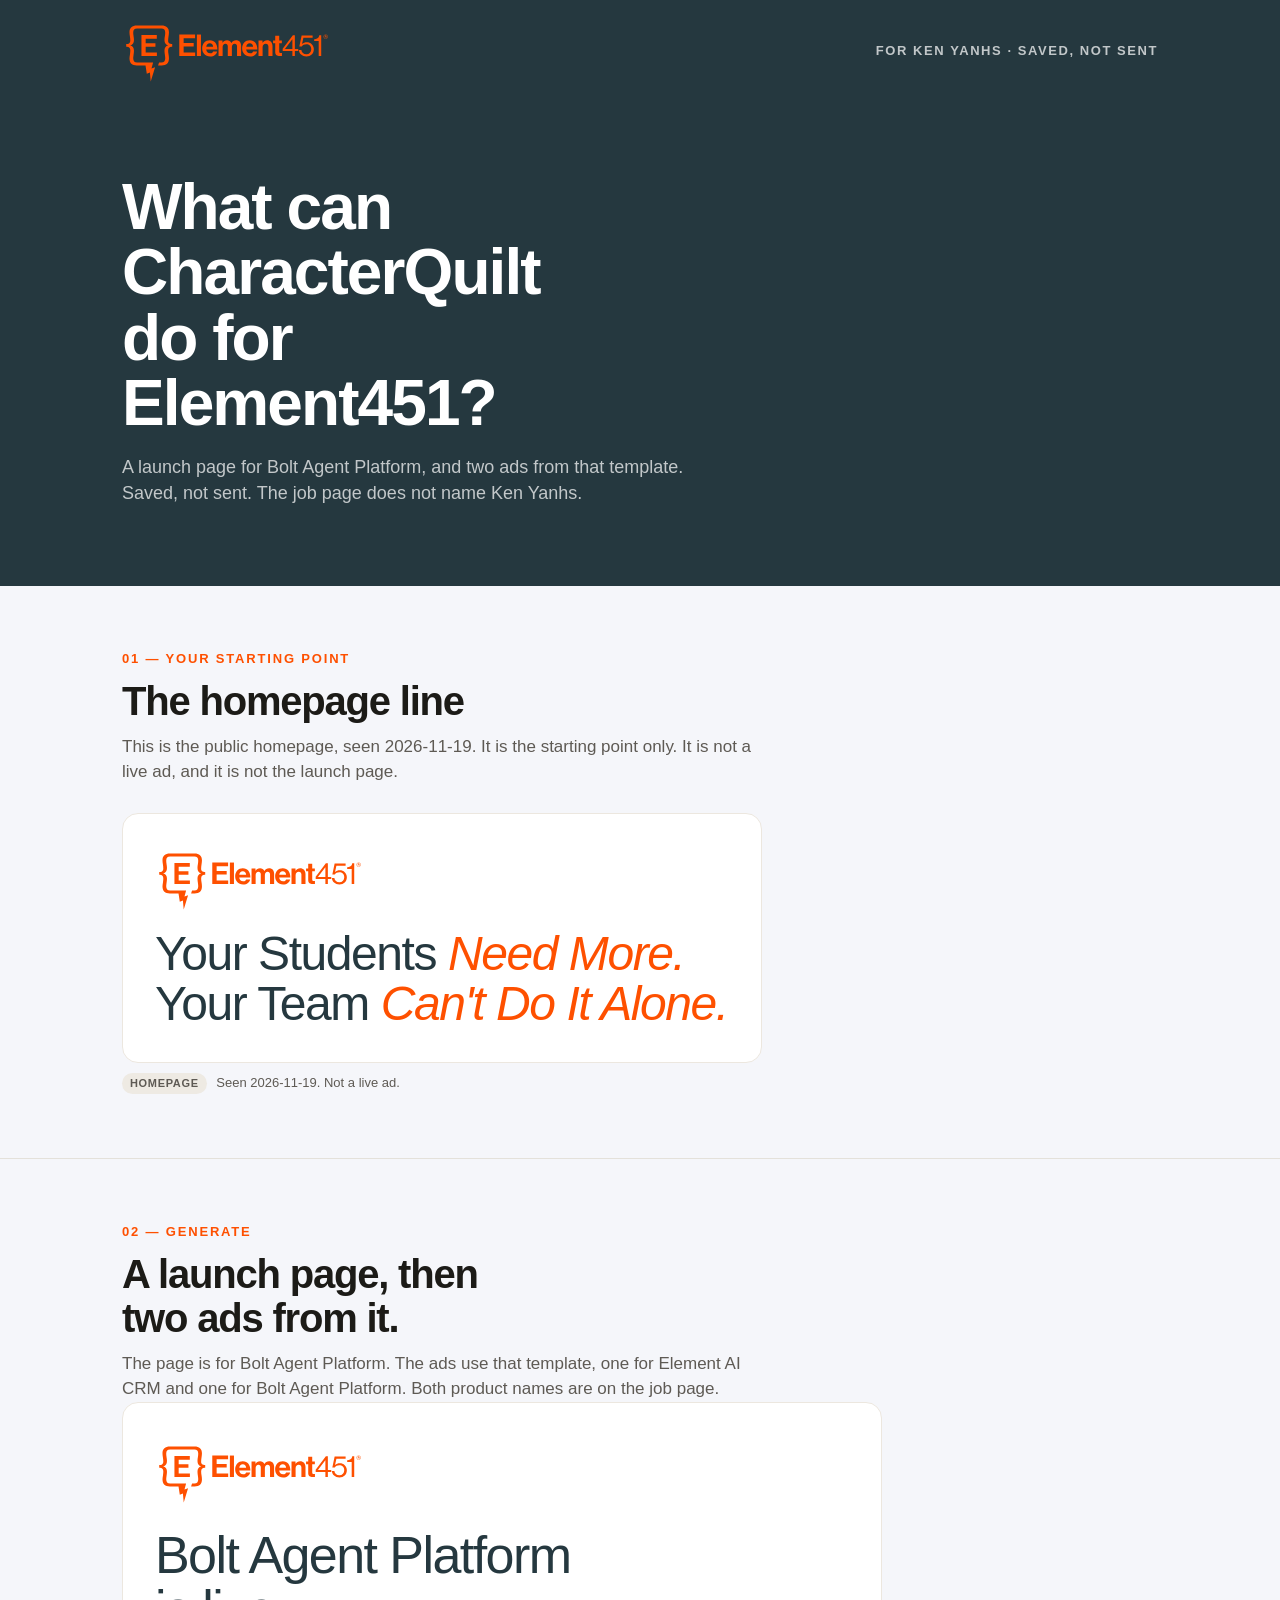
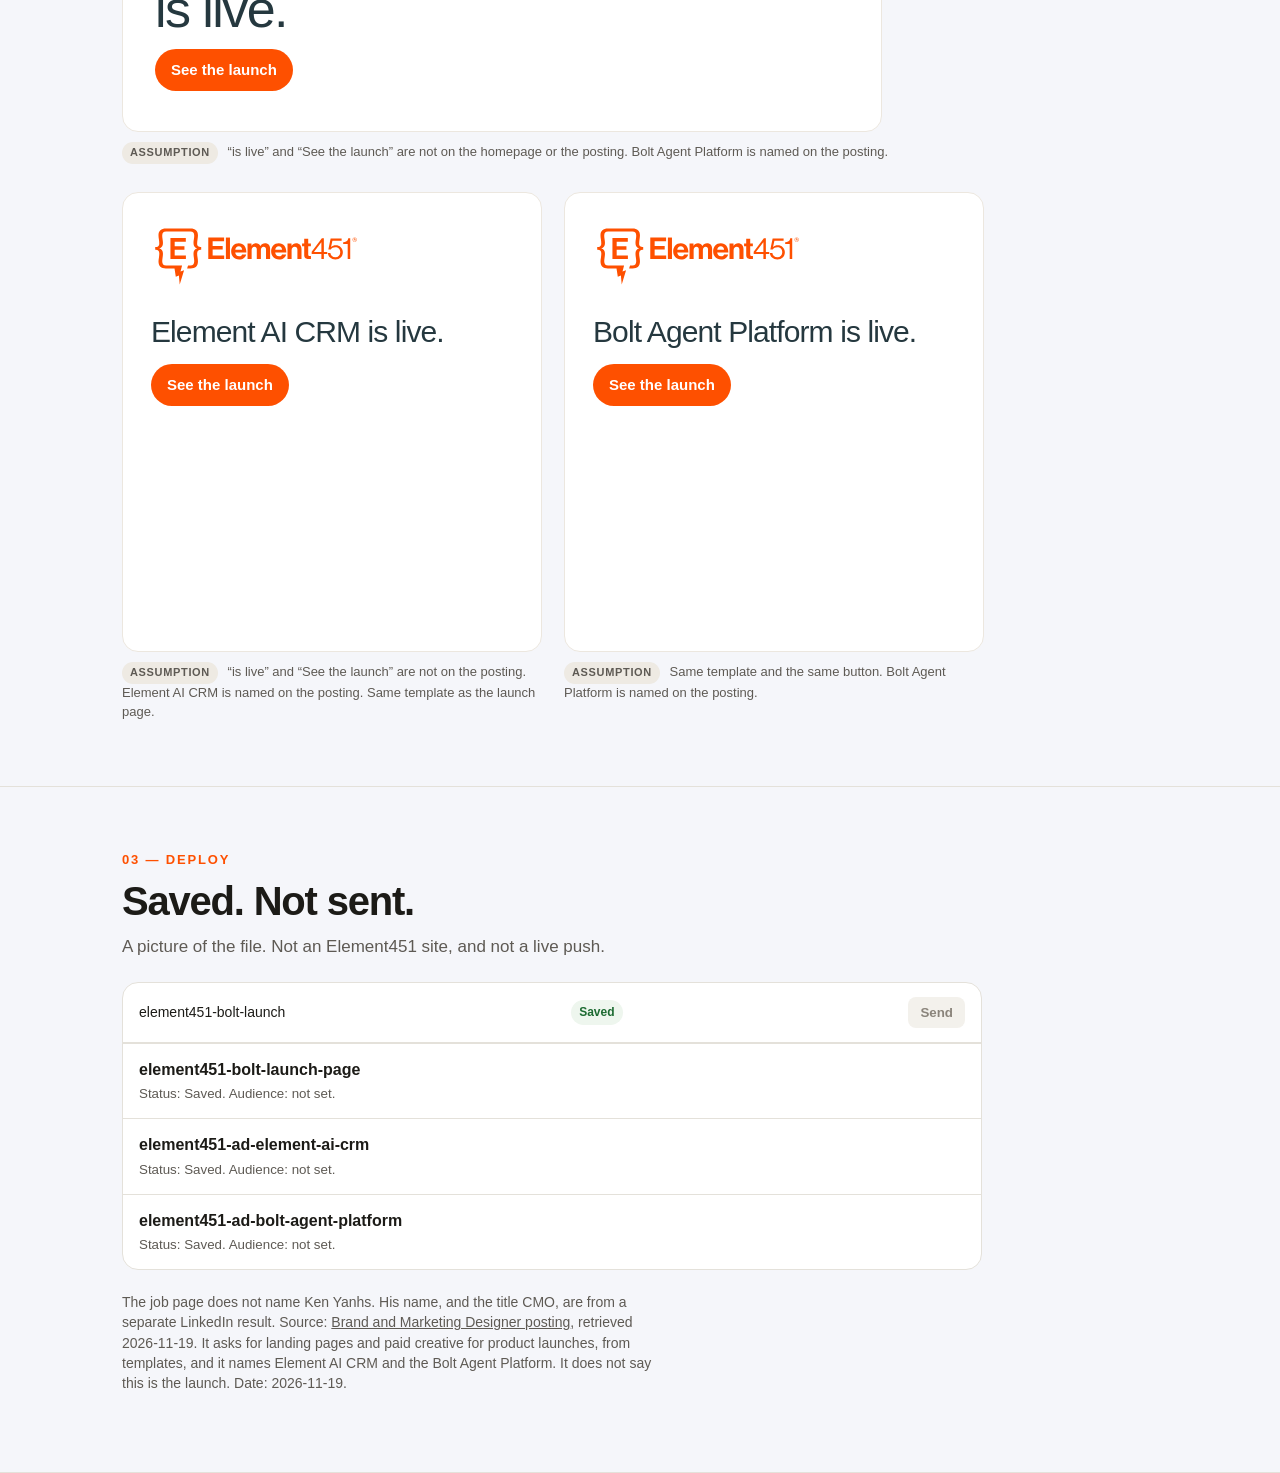
==== commit 7eb41105: "Replace the campaign lines and match the emails to them." ====
--- a/ken/index.html
+++ b/ken/index.html
@@ -42,29 +42,26 @@
       <p class="lead">The page is for Bolt Agent Platform. The ads use that template, one for Element AI CRM and one for Bolt Agent Platform. Both product names are on the job page.</p>
       <article class="page" id="landing">
         <img class="logo wide" src="../assets/element451-logo.svg" alt="Element451">
-        <h3>Bolt launches. The team keeps the brand.</h3>
-        <p class="sub">Bolt Agent Platform.</p>
+        <h3>Bolt Agent Platform is live.</h3>
         <span class="btn">See the launch</span>
       </article>
-      <p class="cap"><span class="pill">Assumption</span> “Bolt launches. The team keeps the brand.” and “See the launch” are not on the homepage or the job page. Bolt Agent Platform is named on the job page.</p>
+      <p class="cap"><span class="pill">Assumption</span> “is live” and “See the launch” are not on the homepage or the posting. Bolt Agent Platform is named on the posting.</p>
       <div class="grid">
         <div class="slot">
           <article class="ad e451" id="ad-crm">
             <img class="logo wide" src="../assets/element451-logo.svg" alt="Element451">
-            <h3>Bolt launches. The team keeps the brand.</h3>
-            <p class="sub" style="margin:0 0 16px">Element AI CRM</p>
+            <h3>Element AI CRM is live.</h3>
             <span class="btn">See the launch</span>
           </article>
-          <p class="cap"><span class="pill">Assumption</span> Same headline and button. This ad is for Element AI CRM, a product line named on the job page.</p>
+          <p class="cap"><span class="pill">Assumption</span> “is live” and “See the launch” are not on the posting. Element AI CRM is named on the posting. Same template as the launch page.</p>
         </div>
         <div class="slot">
           <article class="ad e451" id="ad-bolt">
             <img class="logo wide" src="../assets/element451-logo.svg" alt="Element451">
-            <h3>Bolt launches. The team keeps the brand.</h3>
-            <p class="sub" style="margin:0 0 16px">Bolt Agent Platform</p>
+            <h3>Bolt Agent Platform is live.</h3>
             <span class="btn">See the launch</span>
           </article>
-          <p class="cap"><span class="pill">Assumption</span> Same template. This ad is for Bolt Agent Platform.</p>
+          <p class="cap"><span class="pill">Assumption</span> Same template and the same button. Bolt Agent Platform is named on the posting.</p>
         </div>
       </div>
     </div>
--- a/room.css
+++ b/room.css
@@ -65,7 +65,8 @@
   font-weight: 650;
 }
 .mark { font-weight: 700; letter-spacing: -0.03em; font-size: 18px; }
-.logo { height: 22px; width: auto; display: block; }
+.logo { height: 22px; width: auto; display: block; align-self: flex-start; flex: 0 0 auto; }
+.jon .logo { width: 96px; height: 26px; max-width: 96px; object-fit: contain; object-position: left center; }
 .logo.wide { width: 210px; height: auto; }
 .card-art { width: 168px; height: 104px; margin-top: 18px; }
 .mail { width: min(100%, 420px); background: #fff; border-radius: 16px; overflow: hidden; border: 1px solid var(--line); }
@@ -105,6 +106,7 @@
 .jon .step { color: #1c1b17; }
 .ramp { background: #f4f2f0; color: #1c1b17; border: 1px solid #e7e3dc; }
 .ramp h3 { font-size: 32px; }
+.src-line { margin: 0 0 16px; font-size: 14px; }
 .ramp .btn { background: #1c1b17; color: #fff; }
 .start-line { background: #f4f2f0; border: 1px solid #e7e3dc; border-radius: 16px; padding: 28px; width: min(100%, 520px); }
 .start-line h3 { margin: 14px 0 0; font-size: 40px; letter-spacing: -0.03em; }
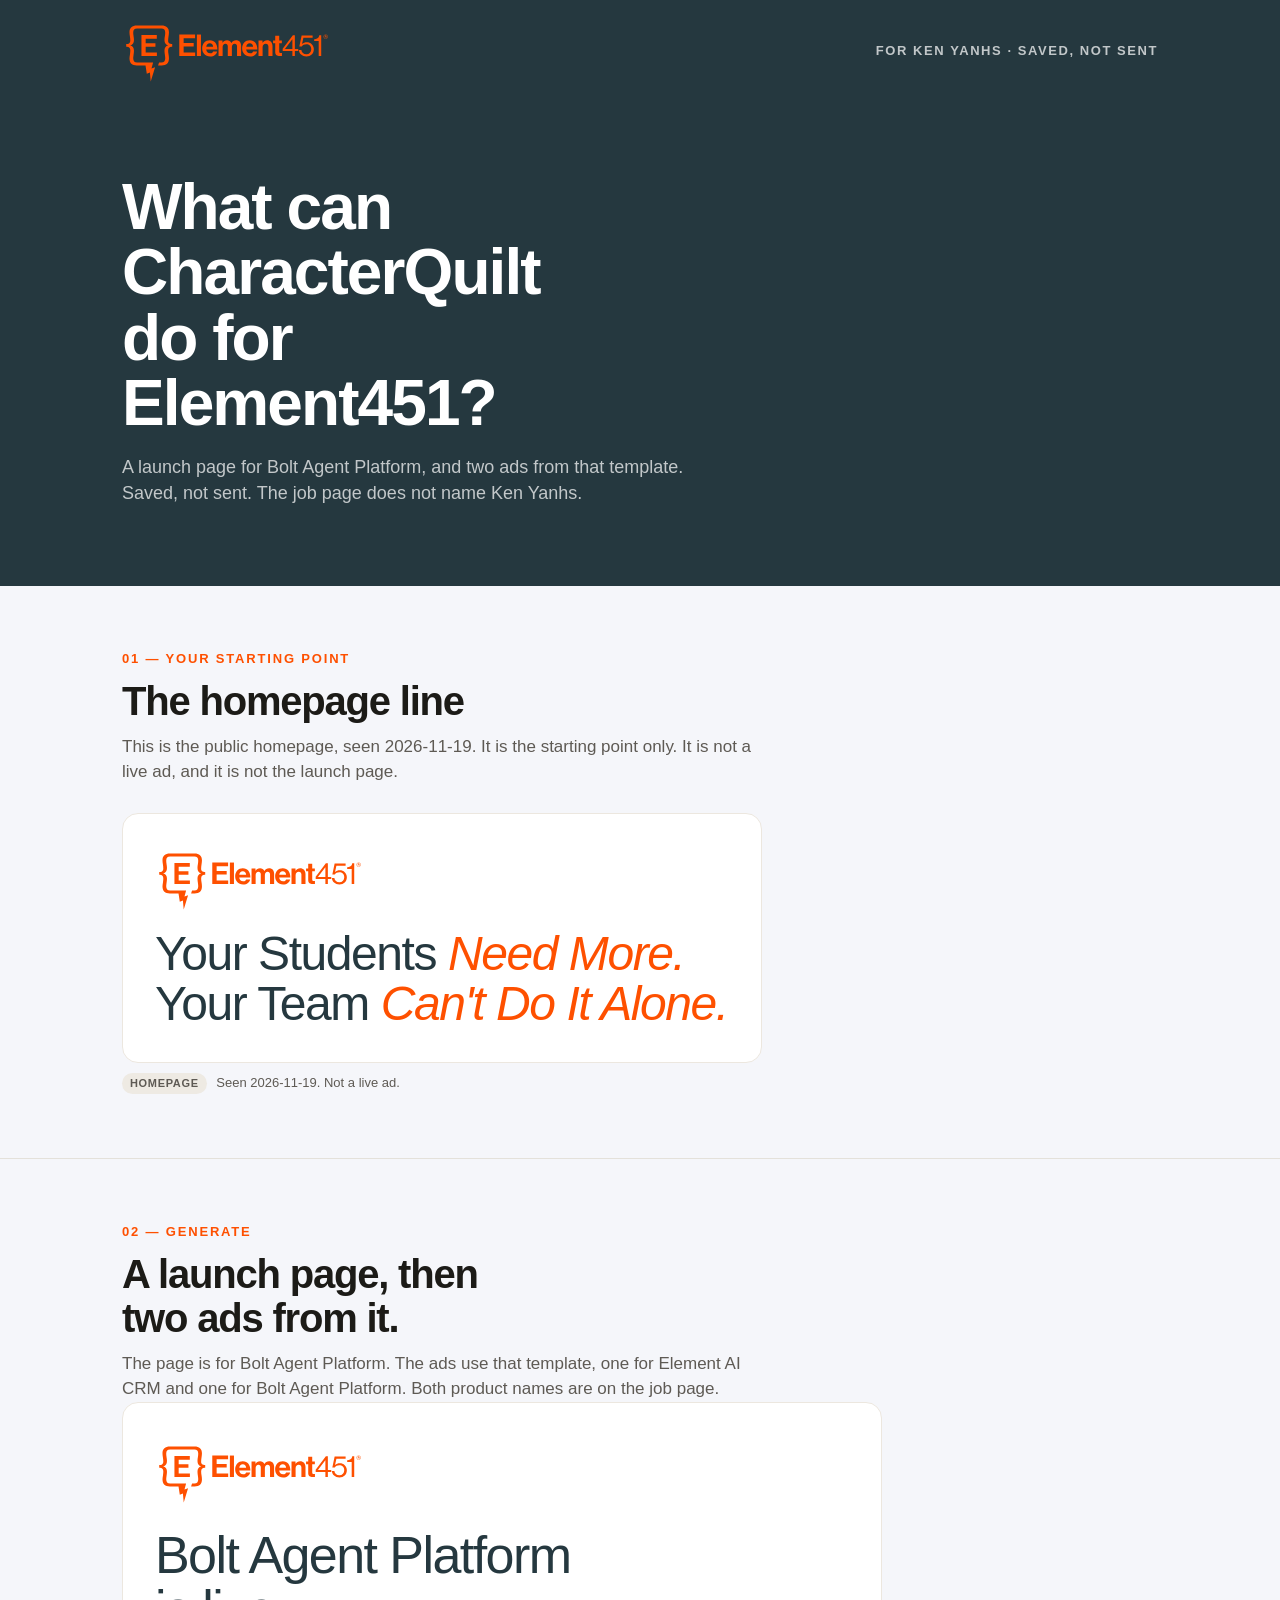
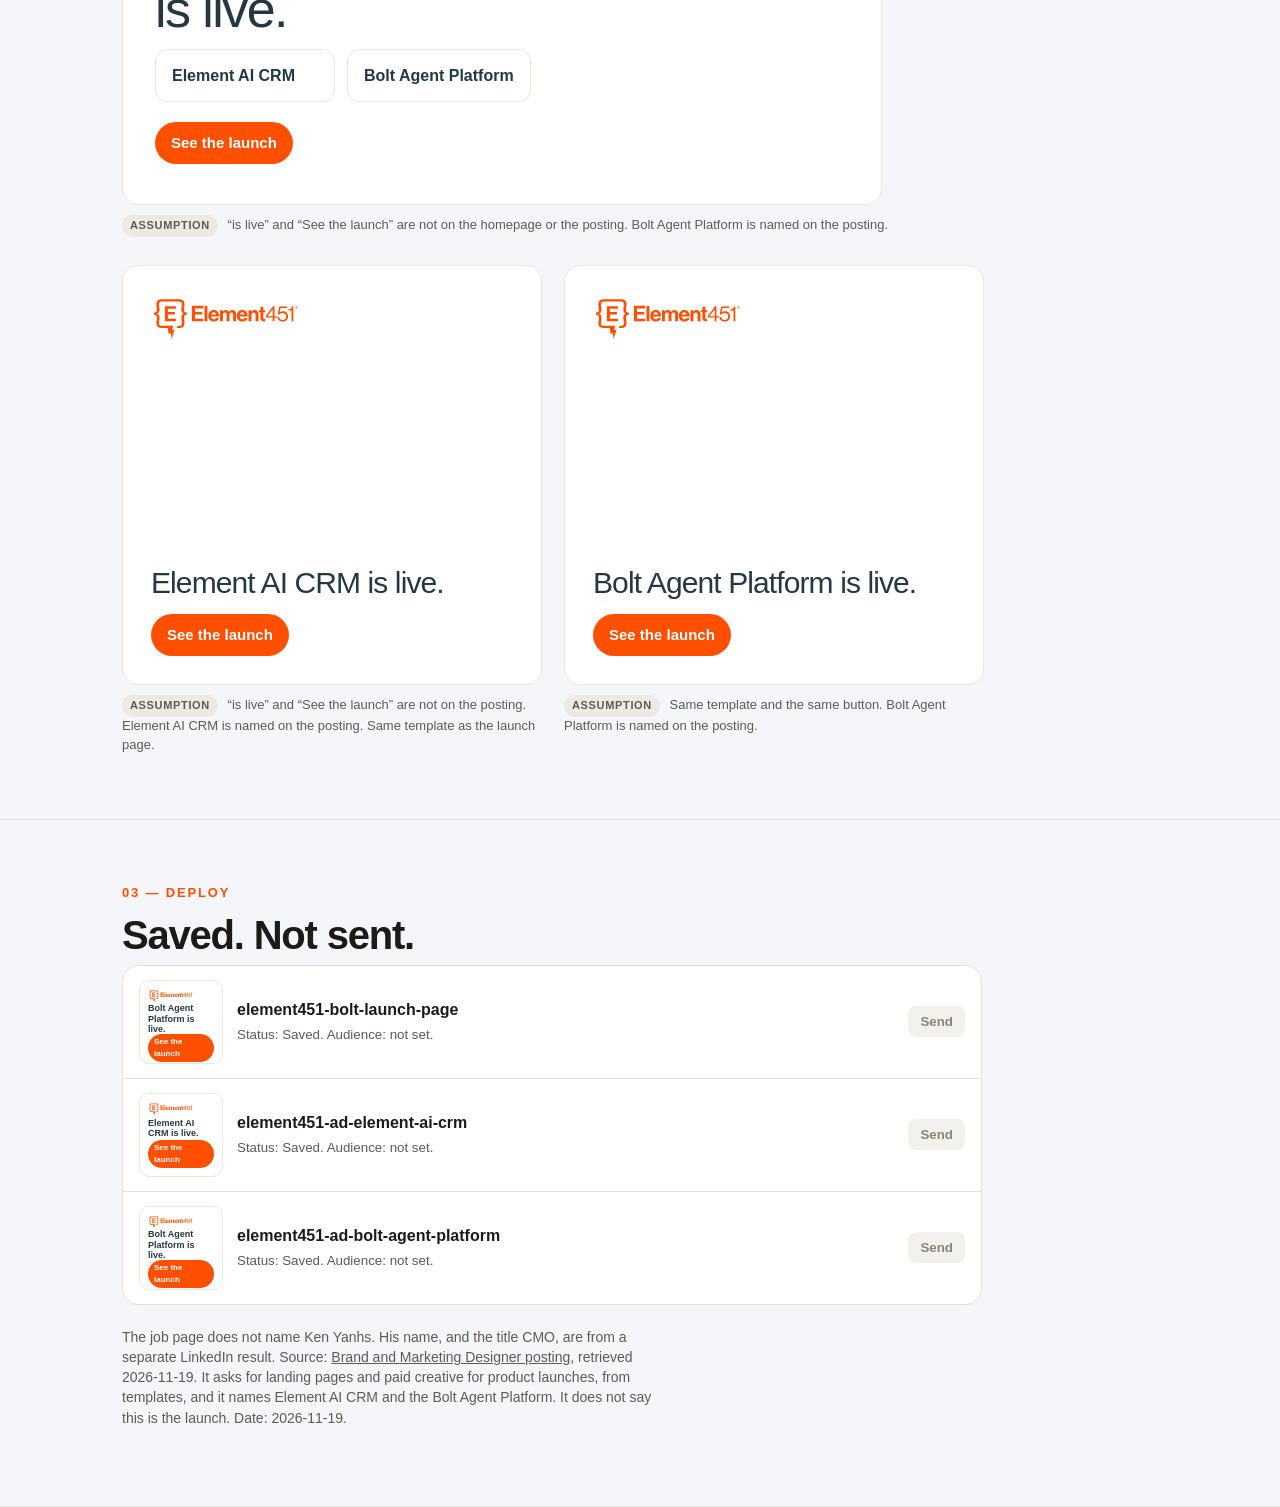
==== commit 7f3e7f8e: "Show each creative as a square and inside its saved draft." ====
--- a/ken/index.html
+++ b/ken/index.html
@@ -43,6 +43,10 @@
       <article class="page" id="landing">
         <img class="logo wide" src="../assets/element451-logo.svg" alt="Element451">
         <h3>Bolt Agent Platform is live.</h3>
+        <div class="names">
+          <div>Element AI CRM</div>
+          <div>Bolt Agent Platform</div>
+        </div>
         <span class="btn">See the launch</span>
       </article>
       <p class="cap"><span class="pill">Assumption</span> “is live” and “See the launch” are not on the homepage or the posting. Bolt Agent Platform is named on the posting.</p>
@@ -71,30 +75,42 @@
     <div class="wrap">
       <div class="step">03 — Deploy</div>
       <h2>Saved. Not sent.</h2>
-      <p class="lead">A picture of the file. Not an Element451 site, and not a live push.</p>
       <div class="desk" id="draft">
-        <div class="desk-bar">
-          <span>element451-bolt-launch</span>
-          <span class="saved">Saved</span>
+        <div class="draft">
+          <div class="thumb kenish" aria-hidden="true">
+            <img src="../assets/element451-logo.svg" alt="">
+            <strong>Bolt Agent Platform is live.</strong>
+            <span class="tb">See the launch</span>
+          </div>
+          <div class="draft-meta">
+            <b>element451-bolt-launch-page</b>
+            <small>Status: Saved. Audience: not set.</small>
+          </div>
           <button class="send" disabled>Send</button>
         </div>
         <div class="draft">
-          <div>
-            <b>element451-bolt-launch-page</b>
-            <small>Status: Saved. Audience: not set.</small>
+          <div class="thumb kenish" aria-hidden="true">
+            <img src="../assets/element451-logo.svg" alt="">
+            <strong>Element AI CRM is live.</strong>
+            <span class="tb">See the launch</span>
           </div>
-        </div>
-        <div class="draft">
-          <div>
+          <div class="draft-meta">
             <b>element451-ad-element-ai-crm</b>
             <small>Status: Saved. Audience: not set.</small>
           </div>
+          <button class="send" disabled>Send</button>
         </div>
         <div class="draft">
-          <div>
+          <div class="thumb kenish" aria-hidden="true">
+            <img src="../assets/element451-logo.svg" alt="">
+            <strong>Bolt Agent Platform is live.</strong>
+            <span class="tb">See the launch</span>
+          </div>
+          <div class="draft-meta">
             <b>element451-ad-bolt-agent-platform</b>
             <small>Status: Saved. Audience: not set.</small>
           </div>
+          <button class="send" disabled>Send</button>
         </div>
       </div>
       <p class="meta">The job page does not name Ken Yanhs. His name, and the title CMO, are from a separate LinkedIn result. Source: <a href="https://jobs.ashbyhq.com/element451/5a7f61e6-46db-4145-a9f9-cdd575f1af5f">Brand and Marketing Designer posting</a>, retrieved 2026-11-19. It asks for landing pages and paid creative for product launches, from templates, and it names Element AI CRM and the Bolt Agent Platform. It does not say this is the launch. Date: 2026-11-19.</p>
--- a/room.css
+++ b/room.css
@@ -42,17 +42,20 @@
 }
 .ad {
   aspect-ratio: 1;
+  width: min(100%, 420px);
   border-radius: 16px;
   padding: 28px;
   display: flex;
   flex-direction: column;
+  align-items: flex-start;
 }
 .ad h3, .mail h3, .page h3 {
   margin: auto 0 16px;
-  font-size: 36px;
+  font-size: 34px;
   line-height: 1.05;
   letter-spacing: -0.03em;
   font-weight: 560;
+  width: 100%;
 }
 .btn {
   display: inline-flex;
@@ -83,12 +86,31 @@
 }
 .page h3 { margin: 22px 0 12px; font-size: clamp(34px, 5vw, 52px); font-weight: 360; max-width: 16ch; }
 .page .sub { font-size: 18px; max-width: 36em; margin: 0 0 18px; }
-.desk { background: #fff; border: 1px solid var(--line); border-radius: 16px; width: min(100%, 860px); margin-top: 22px; }
-.desk-bar, .draft { display: flex; justify-content: space-between; gap: 12px; align-items: center; padding: 14px 16px; }
-.desk-bar { border-bottom: 1px solid var(--line); font-size: 14px; }
-.draft { border-top: 1px solid var(--line); }
+.desk { background: #fff; border: 1px solid var(--line); border-radius: 16px; width: min(100%, 860px); margin-top: 8px; overflow: hidden; }
+.draft { display: flex; gap: 14px; align-items: center; padding: 14px 16px; border-top: 1px solid var(--line); }
+.draft:first-child { border-top: 0; }
 .draft b { display: block; }
 .draft small { color: var(--muted); }
+.draft-meta { flex: 1; min-width: 0; }
+.thumb {
+  width: 84px; height: 84px; border-radius: 10px; flex: none;
+  padding: 8px; display: flex; flex-direction: column; justify-content: space-between; overflow: hidden;
+}
+.thumb strong { font-size: 9px; line-height: 1.15; font-weight: 700; }
+.thumb .tb { align-self: flex-start; font-size: 8px; font-weight: 750; border-radius: 999px; padding: 2px 6px; }
+.thumb img { width: 46px; height: auto; display: block; }
+.thumb.pplx { background: #15171b; color: #fff; }
+.thumb.pplx .tb { background: #016a71; color: #fff; }
+.thumb.rampish { background: #f4f2f0; color: #1c1b17; border: 1px solid #e7e3dc; }
+.thumb.rampish .tb { background: #1c1b17; color: #fff; }
+.thumb.kenish { background: #fff; color: #25383f; border: 1px solid #ece7df; }
+.thumb.kenish .tb { background: #fe5000; color: #fff; }
+.thumb.mailish { height: 96px; background: #fff; color: #15171b; border: 1px solid var(--line); padding: 0; }
+.thumb.mailish .th { background: #15171b; color: #fff; font-size: 8px; padding: 4px 6px; }
+.thumb.mailish strong { padding: 6px 6px 0; }
+.thumb.mailish .tb { background: #016a71; color: #fff; margin: 0 6px 6px; }
+.names { display: flex; gap: 12px; flex-wrap: wrap; margin: 4px 0 20px; }
+.names div { border: 1px solid #ece7df; border-radius: 12px; padding: 14px 16px; min-width: 180px; font-weight: 700; }
 .saved { background: #eef6ee; color: #1d6b32; border-radius: 999px; padding: 4px 8px; font-size: 12px; font-weight: 750; }
 button.send { background: #f3f1ec; color: #8a847b; border: 0; border-radius: 8px; padding: 8px 12px; font-weight: 700; }
 .meta { margin-top: 22px; color: var(--muted); font-size: 14px; max-width: 68ch; }
@@ -113,9 +135,10 @@
 .ken .topbar, .ken .hero { background: #25383f; color: #fff; }
 .ken .tag, .ken .hero p { color: rgba(255,255,255,0.72); }
 .ken .step { color: #fe5000; }
-.e451 { background: #fff; color: #25383f; border: 1px solid #ece7df; aspect-ratio: auto; min-height: 460px; }
+.ad.e451 { background: #fff; color: #25383f; border: 1px solid #ece7df; aspect-ratio: 1; min-height: 0; }
 .e451 h3, .page h3 { font-weight: 360; }
-.e451 h3 { margin-top: 28px; font-size: 30px; }
+.ad.e451 h3 { margin-top: auto; font-size: 30px; }
+.ad.e451 .logo.wide { width: 150px; }
 .e451 h3 em, .page h3 em { font-style: italic; color: #fe5000; }
 .e451 .btn, .page .btn { background: #fe5000; color: #fff; }
 .home-head { background: #fff; border: 1px solid #ece7df; border-radius: 16px; padding: 32px; width: min(100%, 640px); color: #25383f; }
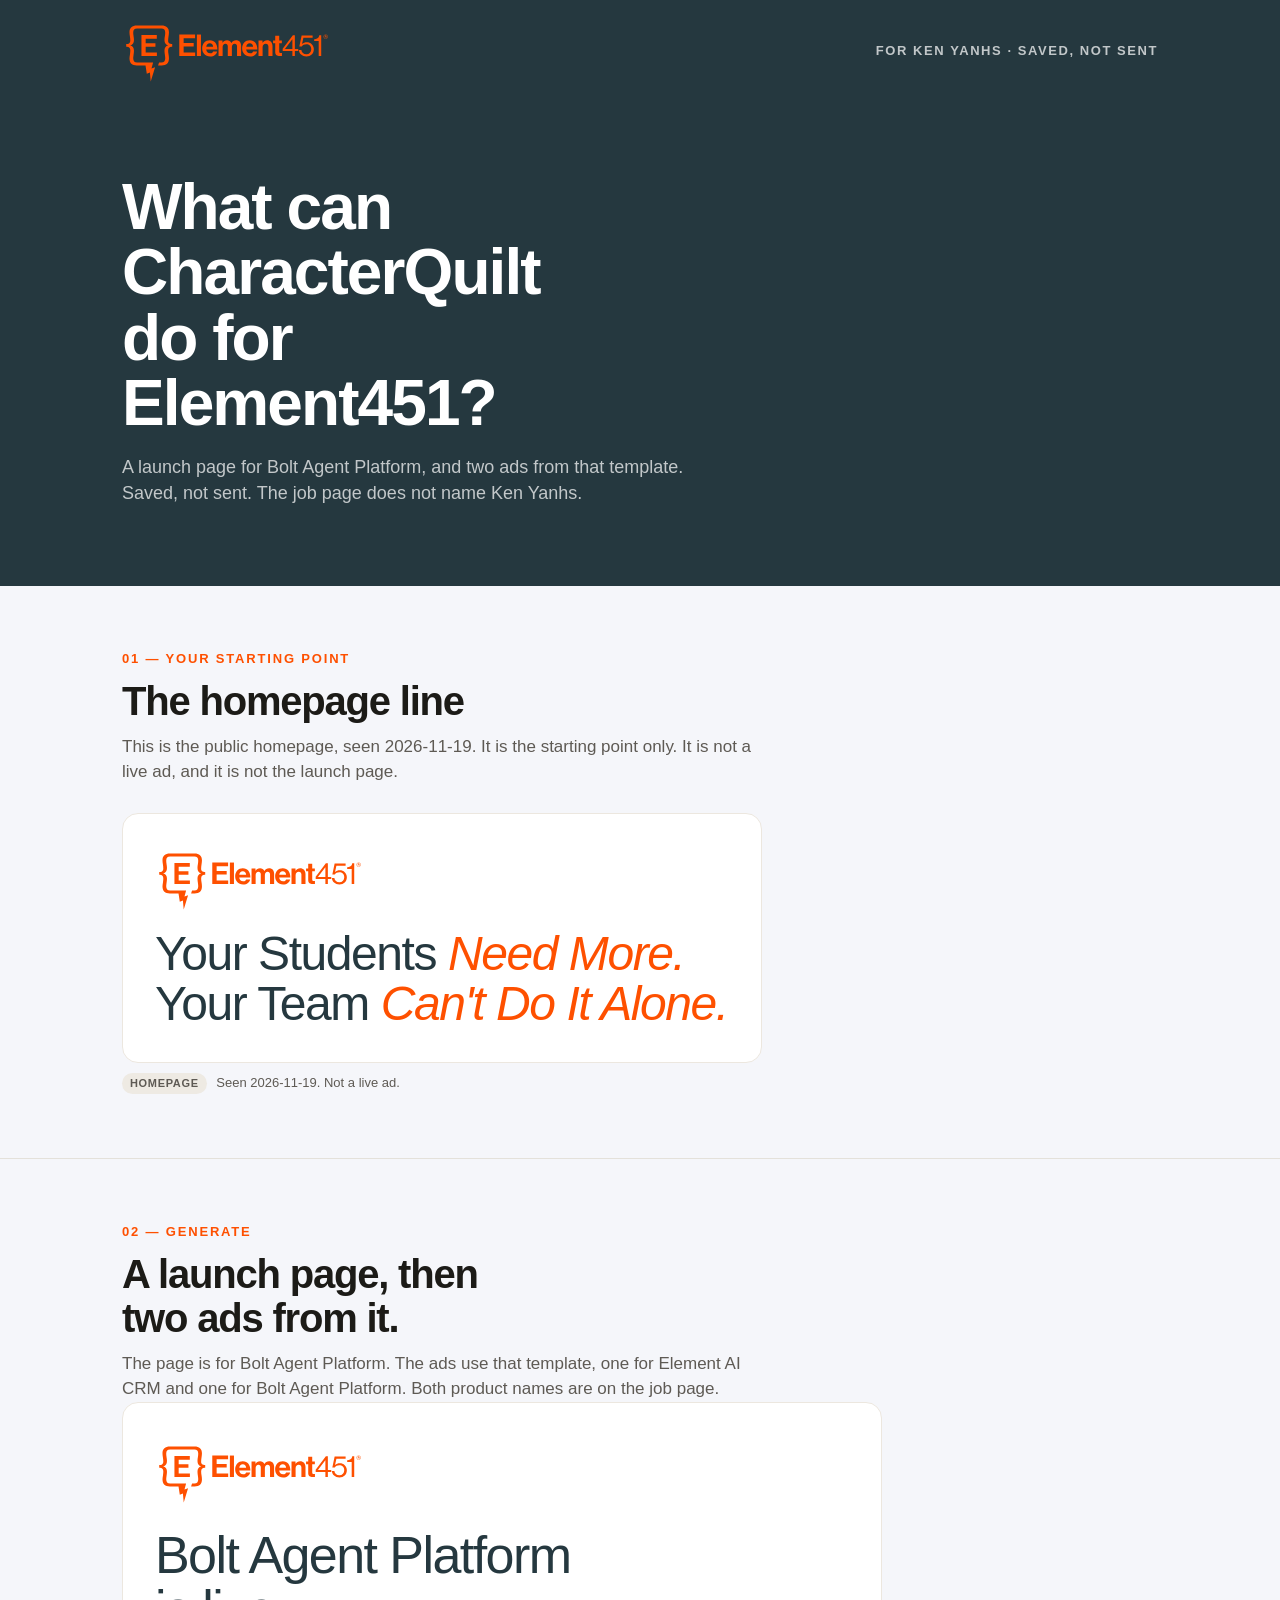
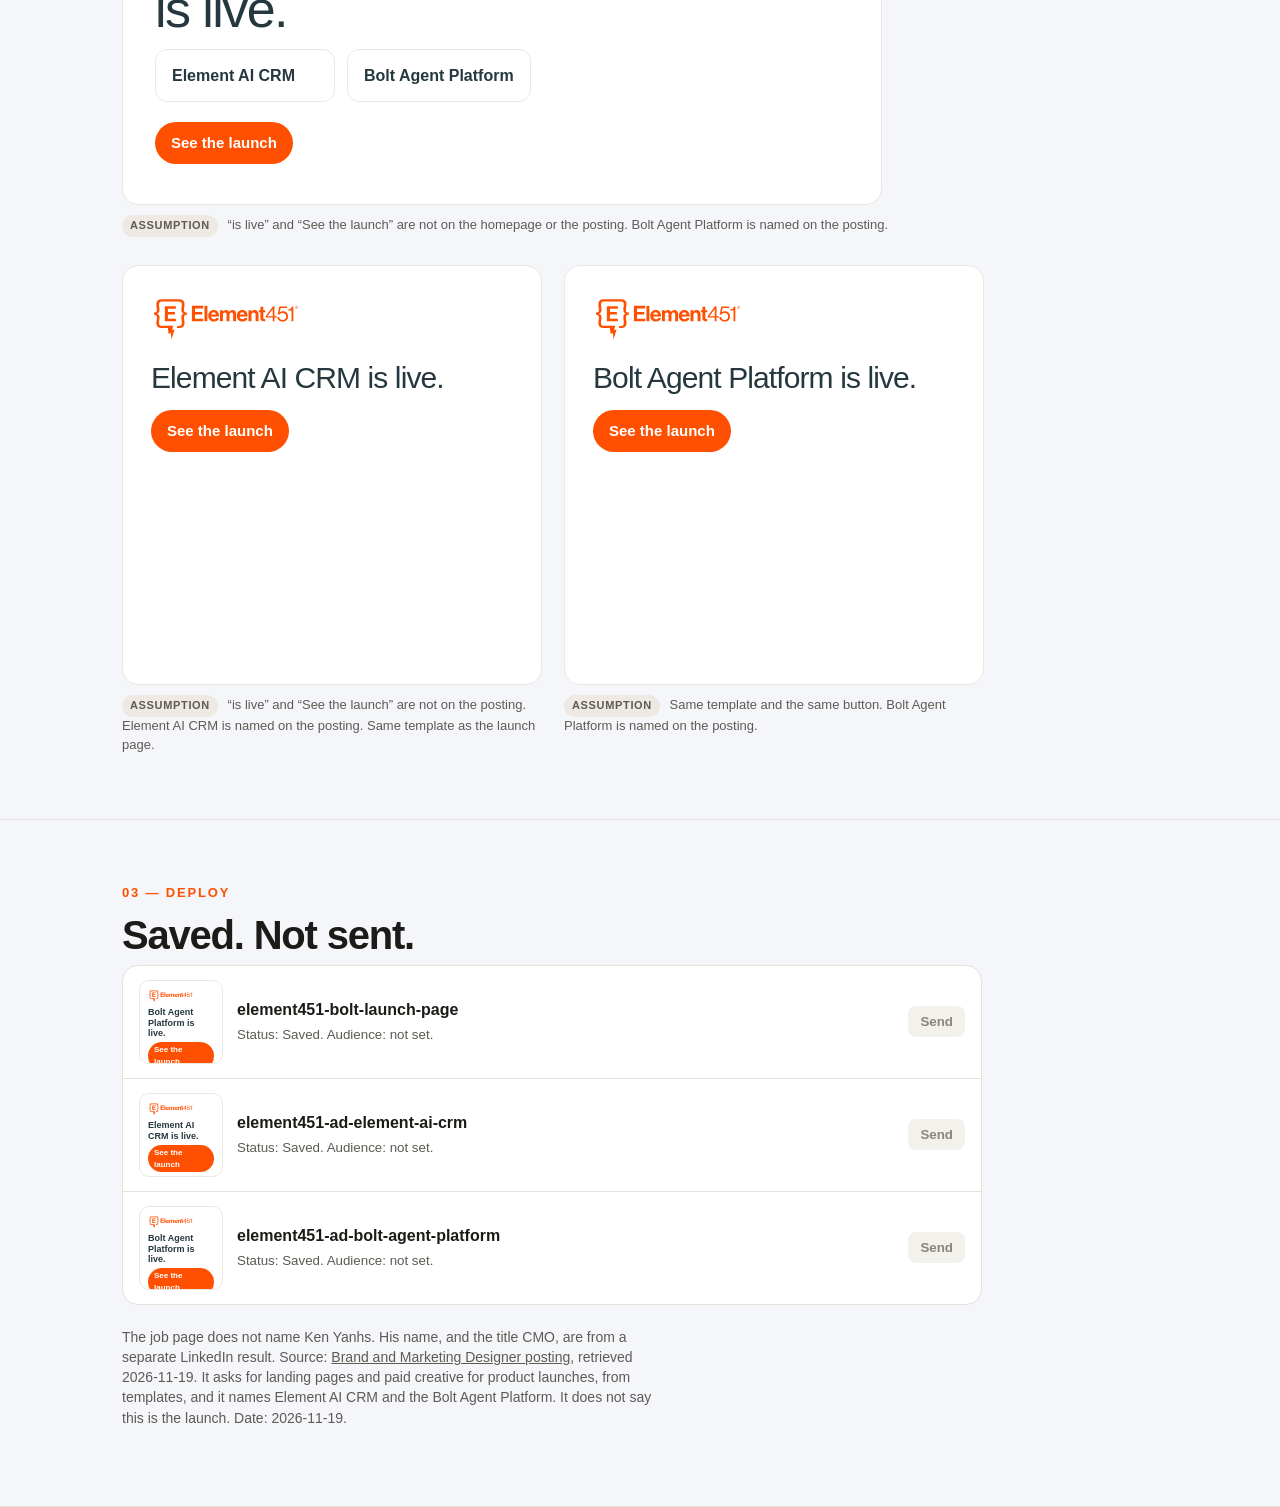
==== commit ff387387: "Load the updated stylesheet so the tighter stack is visible." ====
--- a/ken/index.html
+++ b/ken/index.html
@@ -4,7 +4,7 @@
   <meta charset="utf-8">
   <meta name="viewport" content="width=device-width, initial-scale=1">
   <title>What can CharacterQuilt do for Element451?</title>
-  <link rel="stylesheet" href="../room.css">
+  <link rel="stylesheet" href="../room.css?v=3">
 </head>
 <body class="ken">
   <div class="topbar">
--- a/room.css
+++ b/room.css
@@ -50,7 +50,7 @@
   align-items: flex-start;
 }
 .ad h3, .mail h3, .page h3 {
-  margin: auto 0 16px;
+  margin: 20px 0 16px;
   font-size: 34px;
   line-height: 1.05;
   letter-spacing: -0.03em;
@@ -94,7 +94,7 @@
 .draft-meta { flex: 1; min-width: 0; }
 .thumb {
   width: 84px; height: 84px; border-radius: 10px; flex: none;
-  padding: 8px; display: flex; flex-direction: column; justify-content: space-between; overflow: hidden;
+  padding: 8px; display: flex; flex-direction: column; justify-content: flex-start; gap: 4px; overflow: hidden;
 }
 .thumb strong { font-size: 9px; line-height: 1.15; font-weight: 700; }
 .thumb .tb { align-self: flex-start; font-size: 8px; font-weight: 750; border-radius: 999px; padding: 2px 6px; }
@@ -137,7 +137,7 @@
 .ken .step { color: #fe5000; }
 .ad.e451 { background: #fff; color: #25383f; border: 1px solid #ece7df; aspect-ratio: 1; min-height: 0; }
 .e451 h3, .page h3 { font-weight: 360; }
-.ad.e451 h3 { margin-top: auto; font-size: 30px; }
+.ad.e451 h3 { font-size: 30px; }
 .ad.e451 .logo.wide { width: 150px; }
 .e451 h3 em, .page h3 em { font-style: italic; color: #fe5000; }
 .e451 .btn, .page .btn { background: #fe5000; color: #fff; }
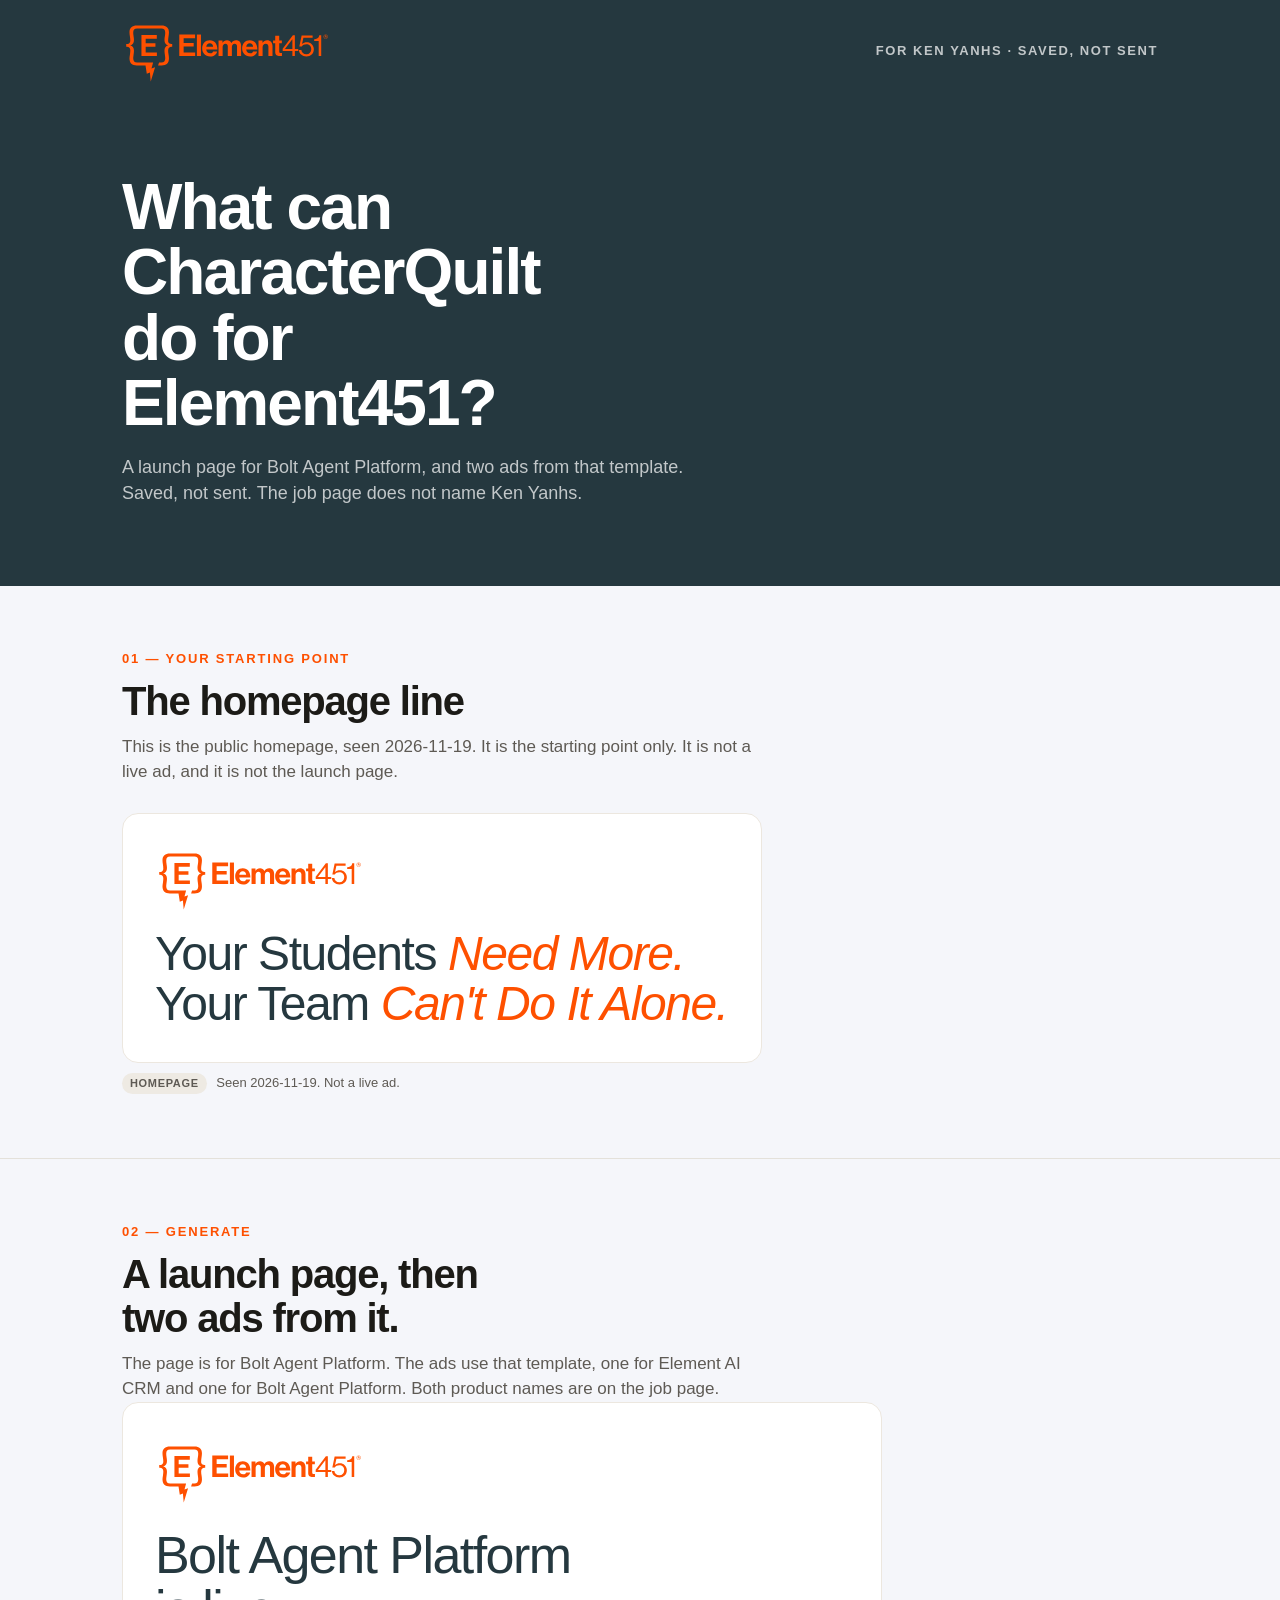
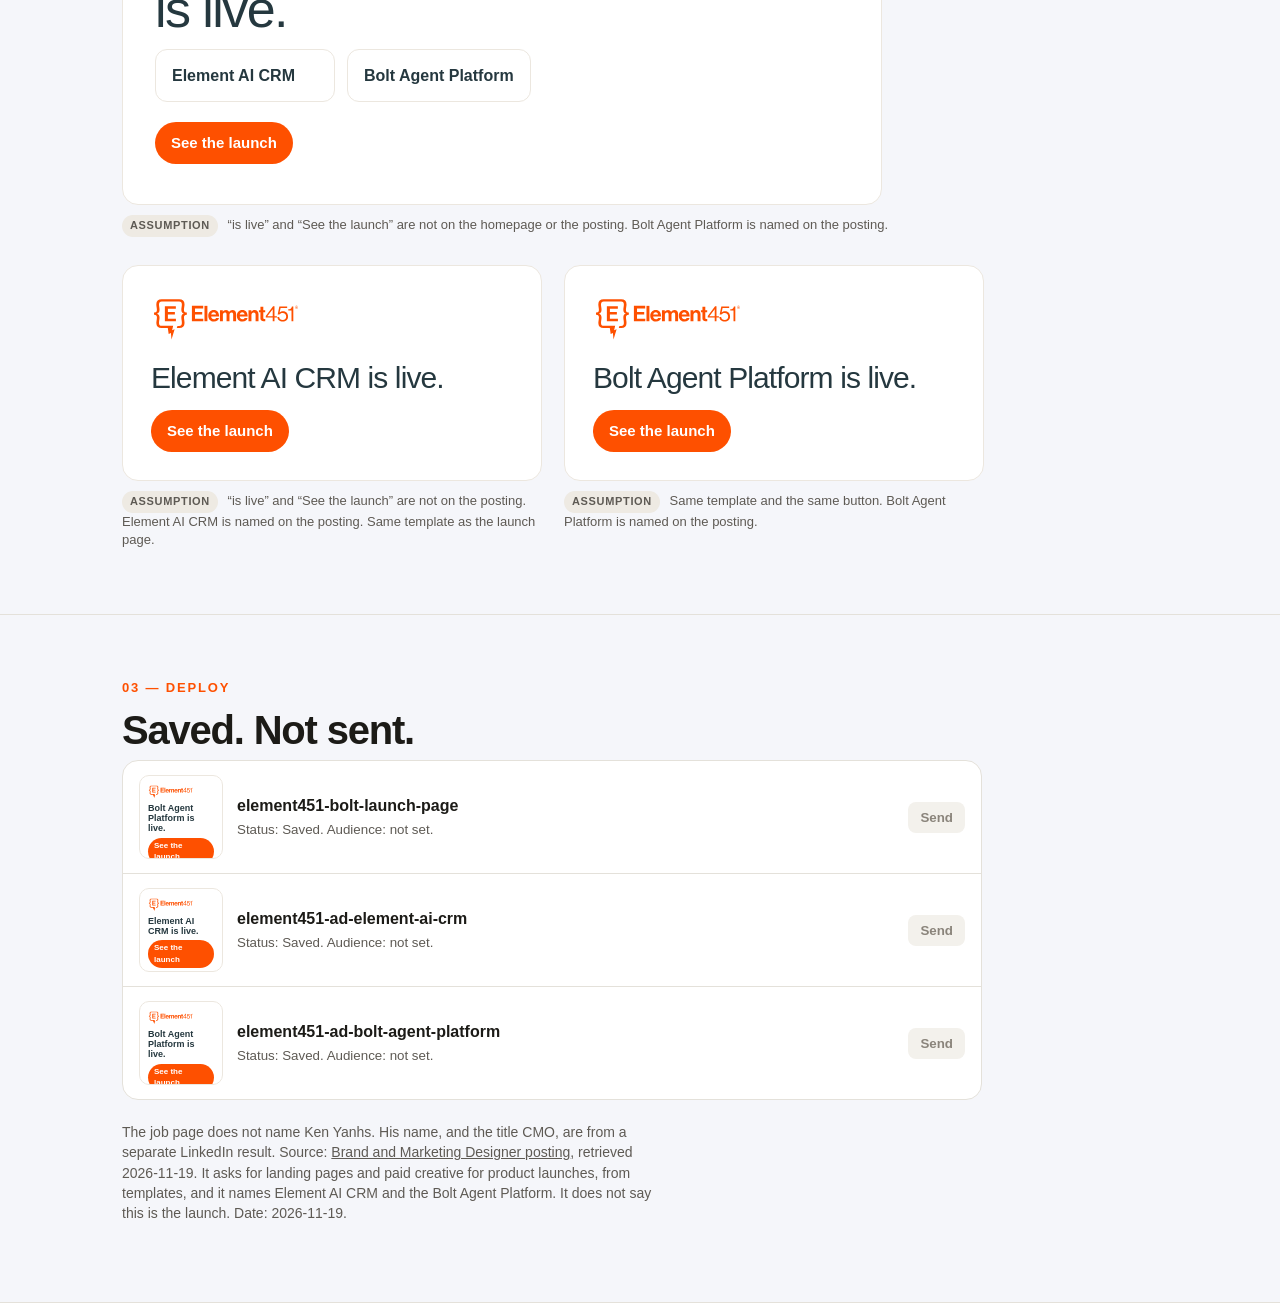
==== commit 13ebcc0e: "Size each card to its logo, line, and button." ====
--- a/ken/index.html
+++ b/ken/index.html
@@ -4,7 +4,7 @@
   <meta charset="utf-8">
   <meta name="viewport" content="width=device-width, initial-scale=1">
   <title>What can CharacterQuilt do for Element451?</title>
-  <link rel="stylesheet" href="../room.css?v=3">
+  <link rel="stylesheet" href="../room.css?v=4">
 </head>
 <body class="ken">
   <div class="topbar">
--- a/room.css
+++ b/room.css
@@ -41,7 +41,6 @@
   background: #eeeae3;
 }
 .ad {
-  aspect-ratio: 1;
   width: min(100%, 420px);
   border-radius: 16px;
   padding: 28px;
@@ -135,7 +134,7 @@
 .ken .topbar, .ken .hero { background: #25383f; color: #fff; }
 .ken .tag, .ken .hero p { color: rgba(255,255,255,0.72); }
 .ken .step { color: #fe5000; }
-.ad.e451 { background: #fff; color: #25383f; border: 1px solid #ece7df; aspect-ratio: 1; min-height: 0; }
+.ad.e451 { background: #fff; color: #25383f; border: 1px solid #ece7df; }
 .e451 h3, .page h3 { font-weight: 360; }
 .ad.e451 h3 { font-size: 30px; }
 .ad.e451 .logo.wide { width: 150px; }
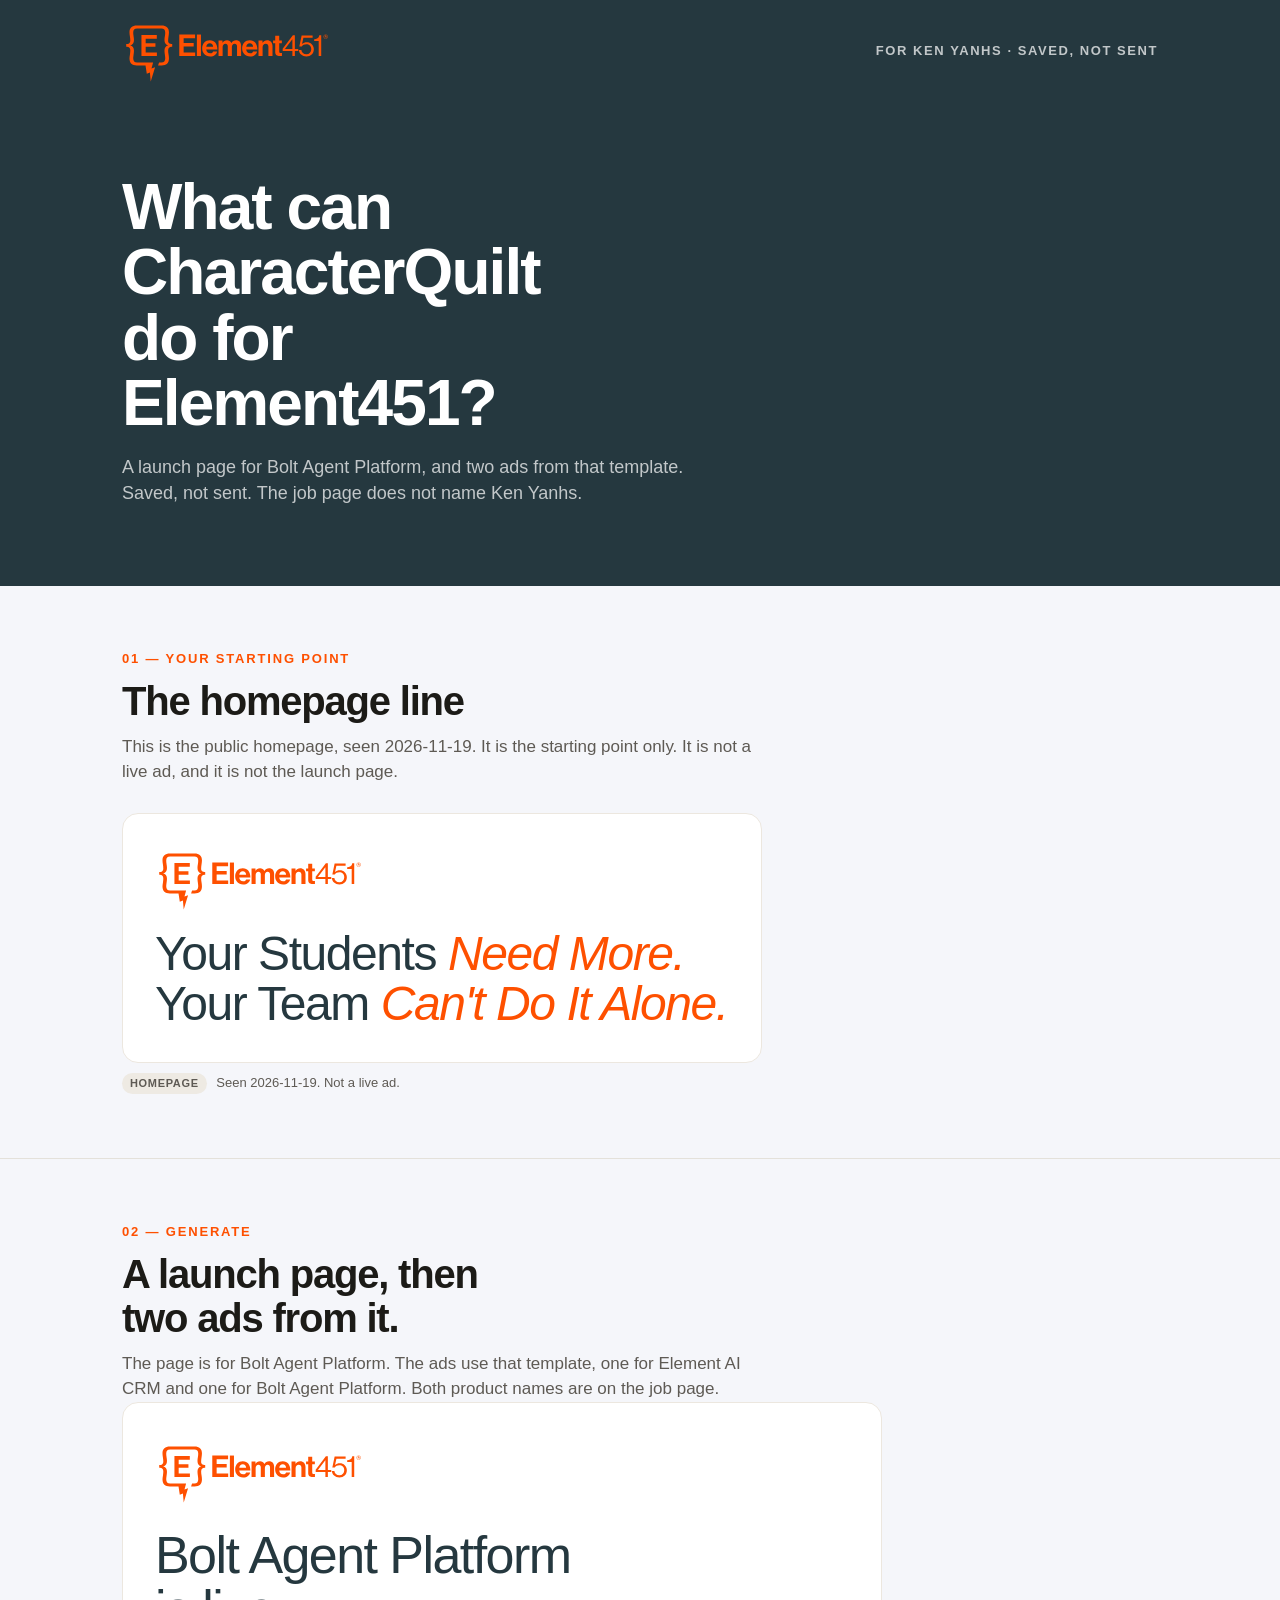
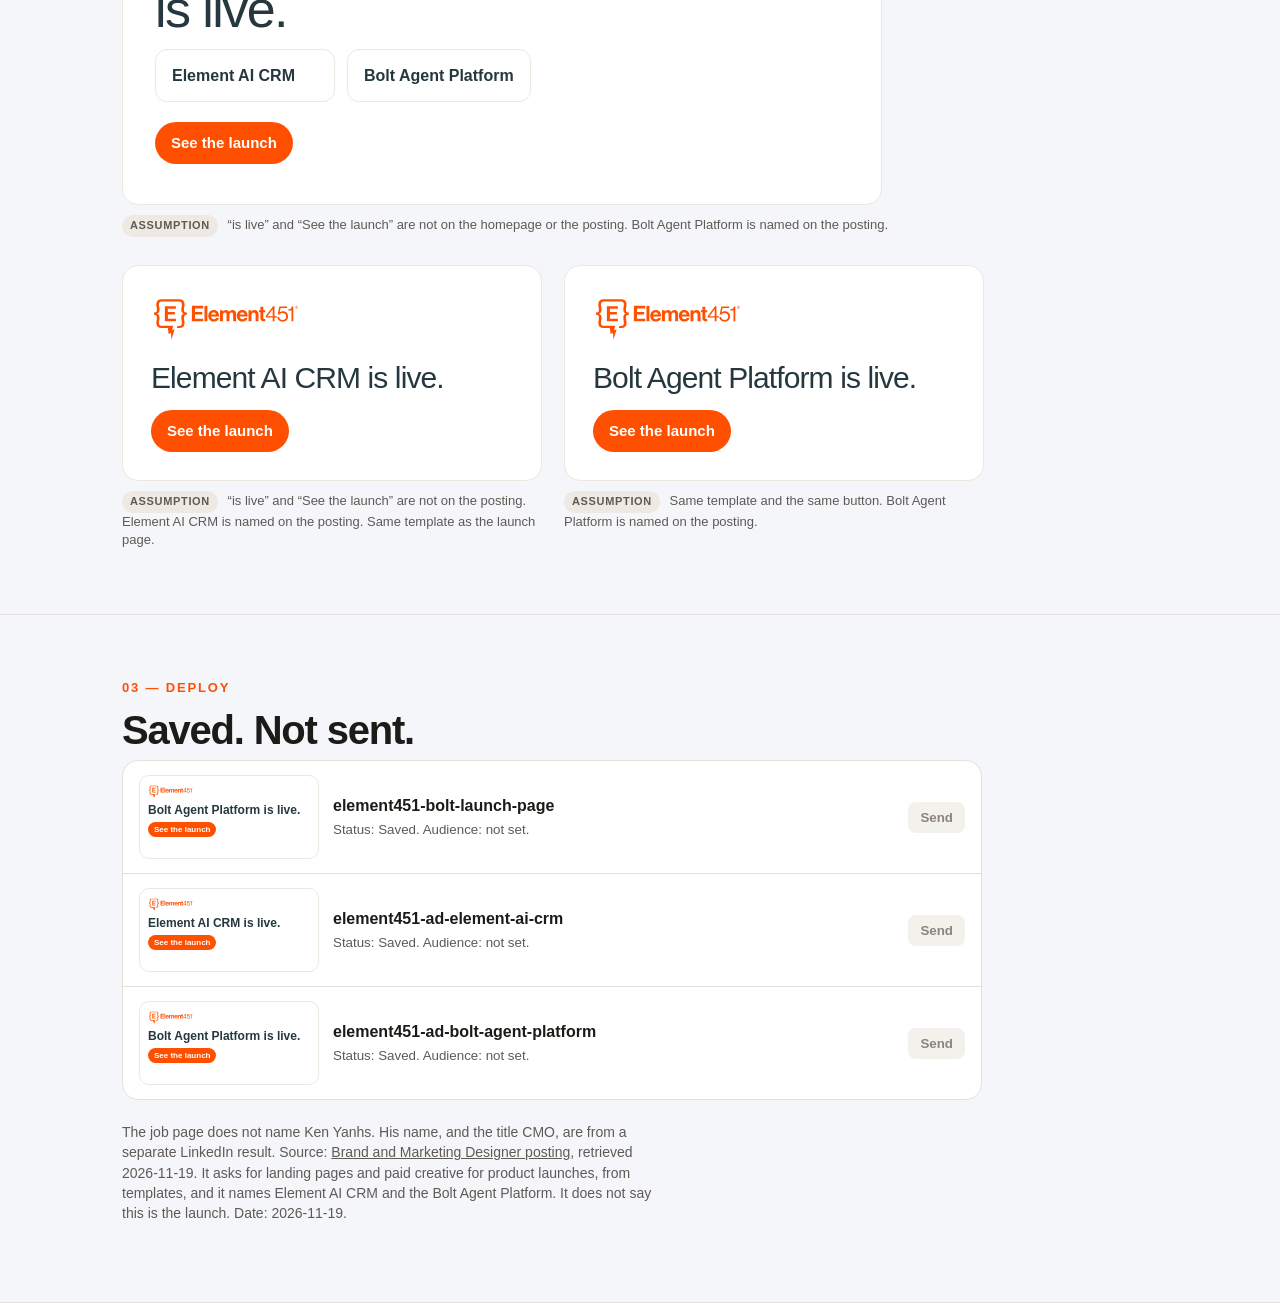
==== commit 4309a7f4: "Widen the draft thumbnails so the full line shows." ====
--- a/ken/index.html
+++ b/ken/index.html
@@ -4,7 +4,7 @@
   <meta charset="utf-8">
   <meta name="viewport" content="width=device-width, initial-scale=1">
   <title>What can CharacterQuilt do for Element451?</title>
-  <link rel="stylesheet" href="../room.css?v=4">
+  <link rel="stylesheet" href="../room.css?v=5">
 </head>
 <body class="ken">
   <div class="topbar">
--- a/room.css
+++ b/room.css
@@ -92,10 +92,10 @@
 .draft small { color: var(--muted); }
 .draft-meta { flex: 1; min-width: 0; }
 .thumb {
-  width: 84px; height: 84px; border-radius: 10px; flex: none;
-  padding: 8px; display: flex; flex-direction: column; justify-content: flex-start; gap: 4px; overflow: hidden;
+  width: 180px; min-height: 84px; height: auto; border-radius: 10px; flex: none;
+  padding: 8px; display: flex; flex-direction: column; justify-content: flex-start; gap: 4px; overflow: visible;
 }
-.thumb strong { font-size: 9px; line-height: 1.15; font-weight: 700; }
+.thumb strong { font-size: 12px; line-height: 1.25; font-weight: 700; }
 .thumb .tb { align-self: flex-start; font-size: 8px; font-weight: 750; border-radius: 999px; padding: 2px 6px; }
 .thumb img { width: 46px; height: auto; display: block; }
 .thumb.pplx { background: #15171b; color: #fff; }
@@ -104,7 +104,7 @@
 .thumb.rampish .tb { background: #1c1b17; color: #fff; }
 .thumb.kenish { background: #fff; color: #25383f; border: 1px solid #ece7df; }
 .thumb.kenish .tb { background: #fe5000; color: #fff; }
-.thumb.mailish { height: 96px; background: #fff; color: #15171b; border: 1px solid var(--line); padding: 0; }
+.thumb.mailish { height: auto; min-height: 96px; background: #fff; color: #15171b; border: 1px solid var(--line); padding: 0; }
 .thumb.mailish .th { background: #15171b; color: #fff; font-size: 8px; padding: 4px 6px; }
 .thumb.mailish strong { padding: 6px 6px 0; }
 .thumb.mailish .tb { background: #016a71; color: #fff; margin: 0 6px 6px; }
